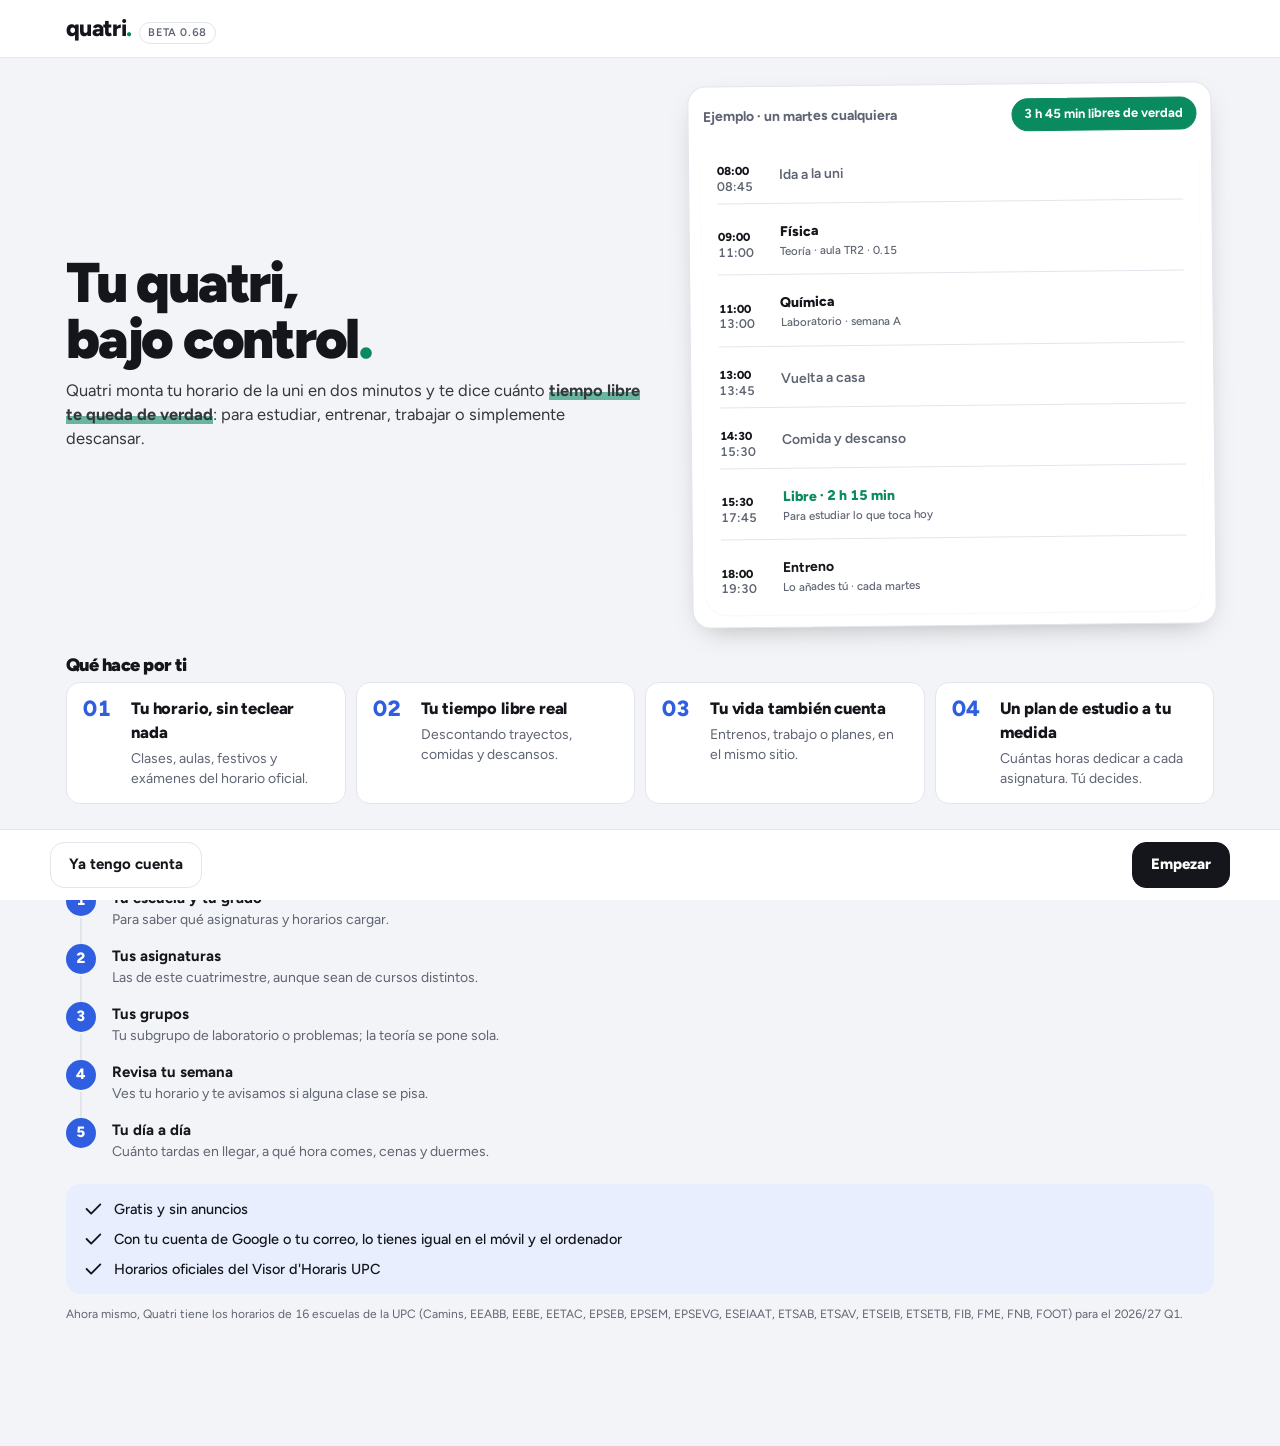
==== index.html @ 8caff4a5 "Add files via upload" ====
<!doctype html>
<html lang="es">
<head>
<meta charset="utf-8">
<meta name="viewport" content="width=device-width,initial-scale=1,viewport-fit=cover">
<title>Quatri</title>
<meta name="description" content="Tu quatri organizado: horario, tiempo libre real y plan de estudio.">
<meta name="theme-color" content="#F3F4F7" media="(prefers-color-scheme: light)">
<meta name="theme-color" content="#0E1014" media="(prefers-color-scheme: dark)">
<link rel="manifest" href="manifest.webmanifest">
<link rel="icon" href="icon.svg" type="image/svg+xml">
<link rel="apple-touch-icon" href="icon-192.png">
<meta name="apple-mobile-web-app-capable" content="yes">
<meta name="apple-mobile-web-app-status-bar-style" content="default">
<meta name="apple-mobile-web-app-title" content="Quatri">
<link rel="preconnect" href="https://fonts.googleapis.com">
<link rel="preconnect" href="https://fonts.gstatic.com" crossorigin>
<link rel="stylesheet" href="https://fonts.googleapis.com/css2?family=Figtree:wght@400;500;600;700;800;900&display=swap">
<script>
  // aplica el modo elegido (claro/oscuro/automático) antes de pintar, para que no parpadee
  try { const t = (JSON.parse(localStorage.getItem('quatri.v1')) || {}).tema;
    if (t === 'claro') document.documentElement.dataset.theme = 'light';
    else if (t === 'oscuro') document.documentElement.dataset.theme = 'dark'; } catch (e) {}
</script>
<link rel="stylesheet" href="styles.css">
</head>
<body>
<header class="top">
  <div class="top-in">
    <div class="brand"><span>quatri<span class="dot">.</span></span><span class="beta">beta 0.68</span></div>
    <div class="steps" id="steps" aria-label="Progreso"></div>
    <button class="gear" id="gear" aria-label="Ajustes" hidden><svg viewBox="0 0 24 24" width="22" height="22" fill="none" stroke="currentColor" stroke-width="1.8" stroke-linecap="round" stroke-linejoin="round" aria-hidden="true"><path d="M10.325 4.317c.426 -1.756 2.924 -1.756 3.35 0a1.724 1.724 0 0 0 2.573 1.066c1.543 -.94 3.31 .826 2.37 2.37a1.724 1.724 0 0 0 1.065 2.572c1.756 .426 1.756 2.924 0 3.35a1.724 1.724 0 0 0 -1.066 2.573c.94 1.543 -.826 3.31 -2.37 2.37a1.724 1.724 0 0 0 -2.572 1.065c-.426 1.756 -2.924 1.756 -3.35 0a1.724 1.724 0 0 0 -2.573 -1.066c-1.543 .94 -3.31 -.826 -2.37 -2.37a1.724 1.724 0 0 0 -1.065 -2.572c-1.756 -.426 -1.756 -2.924 0 -3.35a1.724 1.724 0 0 0 1.066 -2.573c-.94 -1.543 .826 -3.31 2.37 -2.37c1 .608 2.296 .07 2.572 -1.065z"/><circle cx="12" cy="12" r="3"/></svg></button>
  </div>
</header>
<main id="view" class="view" tabindex="-1"></main>
<div class="toast" id="toast" role="status" hidden></div>
<script type="module" src="app.js"></script>
</body>
</html>
---- styles.css ----
/* Quatri · "Ahora": lo que toca ahora ocupa un campo de color, y el día entero va debajo en una lista limpia.
   Fondo neutro frío, tarjetas blancas y un color fuerte por tipo de bloque (clase, academia, estudio, libre, examen).
   Modo claro en :root; oscuro con el del sistema (si no se ha elegido claro) o si se elige "oscuro" en Ajustes. */
:root{
  --bg:#F3F4F7; --surface:#FFFFFF; --surface-2:#ECEEF2; --line:#E2E5EB; --fg:#14161B; --muted:#5E6472;
  --accent:#2F5FE0; --accent-fg:#FFFFFF; --accent-soft:#E8EEFD;
  --ink:#14161B; --ink-fg:#FFFFFF;
  --hi:#0A8A5F; --hi-fg:#FFFFFF;
  --good:#0A8A5F; --good-soft:#E3F4EC; --bad:#C62E2E; --bad-soft:#FBE8E8; --warn:#9A5B00; --warn-soft:#FCF0DC;
  /* campos de color de cada tipo de bloque (texto blanco encima) */
  --k-clase:#2F5FE0; --k-acad:#6E3CE0; --k-estudio:#D2461F; --k-libre:#0A8A5F; --k-examen:#C2255C; --k-rut:#5E6472;
  --s1:#F4A766; --s2:#CDB563; --s3:#6DB592; --s4:#4CC9E6; --s5:#E8838F; --s6:#9B8CF0; --s7:#7FB0E8; --s8:#C9A27E; --s9:#8FC46A; --s10:#E3A1D3;
  --display:"Figtree",system-ui,-apple-system,"Segoe UI",sans-serif;
  --font:"Figtree",system-ui,-apple-system,"Segoe UI",sans-serif;
  /* horas y números: la misma letra de la web, con cifras del mismo ancho para que queden alineadas */
  --mono:"Figtree",system-ui,-apple-system,"Segoe UI",sans-serif;
  --r:14px;
  color-scheme:light;
}
@media (prefers-color-scheme:dark){:root:not([data-theme="light"]){
  --bg:#0E1014; --surface:#171A20; --surface-2:#1F232B; --line:#2A2F38; --fg:#F2F3F5; --muted:#9AA1AD;
  --accent:#7D9BFF; --accent-fg:#0E1014; --accent-soft:#1C2540;
  --ink:#F2F3F5; --ink-fg:#0E1014;
  --hi:#3CCB93; --hi-fg:#0E1014;
  --good:#3CCB93; --good-soft:#12271F; --bad:#FF7A70; --bad-soft:#3A1F1C; --warn:#F2A541; --warn-soft:#33260F;
  --k-rut:#3A404B;
  color-scheme:dark}}
:root[data-theme="dark"]{
  --bg:#0E1014; --surface:#171A20; --surface-2:#1F232B; --line:#2A2F38; --fg:#F2F3F5; --muted:#9AA1AD;
  --accent:#7D9BFF; --accent-fg:#0E1014; --accent-soft:#1C2540;
  --ink:#F2F3F5; --ink-fg:#0E1014;
  --hi:#3CCB93; --hi-fg:#0E1014;
  --good:#3CCB93; --good-soft:#12271F; --bad:#FF7A70; --bad-soft:#3A1F1C; --warn:#F2A541; --warn-soft:#33260F;
  --k-rut:#3A404B;
  color-scheme:dark}
::selection{background:color-mix(in srgb,var(--accent) 28%,transparent)}
input,textarea{caret-color:var(--accent)}
*{box-sizing:border-box}
[hidden]{display:none!important}
html,body{margin:0}
body{background:var(--bg);color:var(--fg);font-family:var(--font);font-size:15px;line-height:1.45;-webkit-font-smoothing:antialiased;font-variant-numeric:tabular-nums}
button,input,select{font:inherit;color:inherit}
button{cursor:pointer}
:focus-visible{outline:2px solid var(--accent);outline-offset:2px}

.top{position:sticky;top:0;z-index:5;background:var(--surface);border-bottom:1px solid var(--line);padding-top:env(safe-area-inset-top,0px)}
.top-in{max-width:960px;margin:0 auto;display:flex;align-items:center;gap:16px;padding:12px max(16px,env(safe-area-inset-right,0px)) 12px max(16px,env(safe-area-inset-left,0px))}
.brand{font-family:var(--display);font-weight:800;font-size:23px;letter-spacing:-.03em;display:flex;align-items:baseline;gap:8px}
.brand .dot{color:var(--hi)}
.beta{font-family:var(--font);font-size:11px;font-weight:600;letter-spacing:.06em;text-transform:uppercase;color:var(--muted);border:1px solid var(--line);border-radius:999px;padding:2px 8px}
.steps{margin-left:auto;display:flex;gap:5px}
.steps i{width:22px;height:5px;border-radius:3px;background:var(--line)}
.steps i.on{background:var(--accent)}

body{overflow-x:hidden}
.view{will-change:transform;touch-action:pan-y;max-width:960px;margin:0 auto;padding:20px max(16px,env(safe-area-inset-right,0px)) calc(110px + env(safe-area-inset-bottom,0px)) max(16px,env(safe-area-inset-left,0px));outline:none}
h1,h2.sec,.curso-head h2,.sheet h2{font-family:var(--display);font-weight:900;letter-spacing:-.03em}
h1{font-size:30px;line-height:1.05;margin:4px 0 6px;text-wrap:balance}
.stat b,.stepper.big output,.freebig b{font-family:var(--display);font-weight:800;letter-spacing:-.02em}
/* tarjeta estrella: horas libres, en amarillo tiza */
.stat.free{background:var(--hi);border-color:var(--hi);color:var(--hi-fg)}
.stat.free b{color:var(--hi-fg)!important;font-size:26px}
.stat.free span{color:var(--hi-fg);opacity:.8;font-weight:600}
.free-pill{background:var(--hi)!important;border-color:var(--hi)!important;color:var(--hi-fg)!important}
.lead{color:var(--muted);margin:0 0 18px;max-width:60ch}

.card{background:var(--surface);border:0;border-radius:20px;padding:16px;box-shadow:0 1px 2px rgb(20 22 27/.04)}
.stack{display:flex;flex-direction:column;gap:12px}
.row{display:flex;gap:10px;flex-wrap:wrap;align-items:center}

/* bottom action bar */
.actions{position:fixed;left:0;right:0;bottom:0;z-index:6;background:var(--surface);border-top:1px solid var(--line);
  padding:12px max(16px,env(safe-area-inset-right,0px)) calc(12px + env(safe-area-inset-bottom,0px)) max(16px,env(safe-area-inset-left,0px))}
.actions-in{max-width:960px;margin:0 auto;display:flex;gap:10px;align-items:center}
.actions .info{font-size:13px;color:var(--muted);margin-right:auto;min-width:0}
.btn{height:46px;padding:0 18px;border-radius:14px;border:1px solid var(--line);background:var(--surface);font-weight:700;white-space:nowrap;transition:background .15s,transform .1s}
.btn:hover{background:var(--surface-2)}
.btn:active{transform:scale(.98)}
.btn.primary{background:var(--ink);color:var(--ink-fg);border-color:var(--ink);font-weight:800}
.btn.primary:hover{background:color-mix(in srgb,var(--ink) 88%,var(--bg))}
.btn.primary:disabled{opacity:.45;cursor:not-allowed}
.btn.small{height:34px;padding:0 12px;font-size:13.5px;border-radius:9px}
.link{background:none;border:0;color:var(--accent);font-weight:500;padding:4px 0}

/* grado list */
.choice{display:flex;align-items:center;gap:12px;width:100%;text-align:left;padding:14px 16px;border:1px solid var(--line);border-radius:var(--r);background:var(--surface)}
.choice:hover{border-color:var(--accent)}
.choice[aria-pressed="true"]{border-color:var(--accent);box-shadow:0 0 0 1px var(--accent);background:var(--accent-soft)}
.choice .code{font-size:13px;color:var(--muted)}
.choice b{font-family:var(--display);font-weight:800;font-size:16px;letter-spacing:-.01em}
.choice b{font-weight:500;display:block}
.fixed{display:flex;gap:10px;flex-wrap:wrap;margin-bottom:16px}
.pill{display:inline-flex;align-items:center;gap:6px;padding:6px 12px;border-radius:999px;background:var(--surface);border:1px solid var(--line);font-size:13px}
.pill b{font-weight:600}

/* subjects */
.search{width:100%;height:44px;border:1px solid var(--line);border-radius:11px;background:var(--surface);padding:0 14px}
.curso{margin-top:18px}
.curso-head{display:flex;align-items:center;gap:10px;margin-bottom:8px}
.curso-head h2{font-size:17px;margin:0}
.curso-head .btn{margin-left:auto}
.subj{display:grid;grid-template-columns:24px 1fr auto;gap:10px;align-items:center;padding:11px 12px;border:1px solid var(--line);border-radius:10px;background:var(--surface);cursor:pointer}
.subj+.subj{margin-top:6px}
.subj input{width:20px;height:20px;accent-color:var(--accent);margin:0}
.subj .nm{min-width:0}
.subj .nm b{font-weight:500;display:block}
.subj .nm small{color:var(--muted);font-size:12px}
.subj .cr{font-family:var(--mono);font-size:12px;color:var(--muted)}
.subj.on{border-color:var(--accent);background:var(--accent-soft)}
details.opt{margin-top:8px}
details.opt summary{cursor:pointer;color:var(--accent);font-weight:500;font-size:14px;padding:6px 0}

/* groups */
.toggle{display:flex;background:var(--surface-2);border-radius:12px;padding:4px;gap:4px;margin-bottom:14px}
.toggle button{flex:1;border:0;background:transparent;border-radius:9px;padding:10px 8px;font-weight:500;font-size:14px;color:var(--muted)}
.toggle button[aria-pressed="true"]{background:var(--surface);color:var(--fg);box-shadow:0 1px 3px rgb(0 0 0/.12)}
.gchips{display:flex;flex-wrap:wrap;gap:8px}
.gchip{min-width:54px;height:44px;padding:0 12px;border-radius:10px;border:1px solid var(--line);background:var(--surface);font-family:var(--mono);font-weight:500}
.gchip[aria-pressed="true"]{background:var(--accent);color:var(--accent-fg);border-color:var(--accent)}
.gsubj{display:grid;grid-template-columns:10px 1fr;gap:12px;align-items:start}
.gsubj .bar{width:6px;border-radius:3px;background:var(--c);align-self:stretch}
.gsubj select{width:100%;height:44px;border:1px solid var(--line);border-radius:10px;background:var(--surface);padding:0 10px;margin-top:6px}
.gsubj .sum{font-size:12.5px;color:var(--muted);margin-top:6px;font-family:var(--mono)}
.need{color:var(--warn);font-size:13px;margin-top:4px}

/* week preview */
.legend{display:flex;flex-wrap:wrap;gap:6px 12px;margin:12px 0}
.legend span{display:inline-flex;align-items:center;gap:6px;font-size:12.5px}
.legend i{width:12px;height:12px;border-radius:3px;background:var(--cb);box-shadow:inset 0 0 0 1px var(--c)}
.week{background:var(--surface);border:1px solid var(--line);border-radius:var(--r);overflow:hidden}
.wk-scroll{overflow-x:auto}
.wk{display:grid;grid-template-columns:44px repeat(5,minmax(96px,1fr));min-width:560px}
.wk-h{padding:10px 4px;text-align:center;font-size:12px;font-weight:600;color:var(--muted);border-bottom:1px solid var(--line);border-left:1px solid var(--line)}
.wk-h:first-child{border-left:0}
.wk-hours{position:relative}
.wk-hours span{position:absolute;right:6px;transform:translateY(-50%);font-family:var(--mono);font-size:10.5px;color:var(--muted)}
.wk-col{position:relative;border-left:1px solid var(--line);background-image:repeating-linear-gradient(to bottom,var(--line) 0 1px,transparent 1px var(--hpx))}
.blk{position:absolute;border-radius:7px;padding:3px 6px;font-size:11.5px;line-height:1.2;overflow:hidden;background:var(--cb);color:#1E2530}
.blk b{display:block;font-weight:600}
.blk small{display:block;font-family:var(--mono);font-size:10px;color:#3D4654;white-space:nowrap;overflow:hidden;text-overflow:ellipsis}
.blk .ab{position:absolute;top:3px;right:4px;font-family:var(--mono);font-size:9.5px;font-weight:600;background:#FFFFFFCC;color:#1E2530;border-radius:4px;padding:0 3px}
.blk.clash{outline:2px solid var(--bad);outline-offset:-2px}
.notice{border-radius:10px;padding:12px 14px;font-size:14px}
.notice.bad{background:var(--bad-soft);color:var(--fg);border:1px solid color-mix(in srgb,var(--bad) 40%,transparent)}
.notice.good{background:var(--good-soft);border:1px solid color-mix(in srgb,var(--good) 40%,transparent)}
.notice.warn{background:var(--warn-soft);border:1px solid color-mix(in srgb,var(--warn) 40%,transparent)}
.notice ul{margin:6px 0 0;padding-left:18px}

.stats{display:grid;grid-template-columns:repeat(auto-fit,minmax(140px,1fr));gap:10px}
.stat{background:var(--surface);border:1px solid var(--line);border-radius:var(--r);padding:12px 14px}
.stat b{display:block;font-size:22px;font-weight:600}
.stat span{font-size:12.5px;color:var(--muted)}

/* rutina */
.fields{display:grid;grid-template-columns:repeat(auto-fit,minmax(min(220px,100%),1fr));gap:12px}
.card{min-width:0;overflow:hidden}
.field{display:flex;flex-direction:column;gap:5px;font-size:13.5px;color:var(--muted);font-weight:500;min-width:0}
.field input,.field select{height:44px;border:1px solid var(--line);border-radius:10px;background:var(--surface-2);padding:0 12px;color:var(--fg);font-size:16px;width:100%;max-width:100%;min-width:0;display:block}
/* iPhone: los campos de hora tienen un ancho mínimo propio que se sale de la tarjeta; se quita */
.field input[type="time"],.field input[type="date"]{-webkit-appearance:none;appearance:none;text-align:left;line-height:44px}
.field input[type="time"]::-webkit-date-and-time-value,.field input[type="date"]::-webkit-date-and-time-value{text-align:left}
.field small,.hint{font-size:12px;color:var(--muted);font-weight:400}
.check{display:flex;align-items:center;gap:10px;font-size:14.5px}
.check input{width:20px;height:20px;accent-color:var(--accent)}

/* tu día */
.dayhead{display:grid;grid-template-columns:44px 1fr 44px;align-items:center;gap:8px;margin-bottom:14px}
.dayhead .dh{text-align:center;display:flex;flex-direction:column;align-items:center}
.dsub{margin:2px 0 0;font-size:14px;color:var(--muted);font-weight:700}
.card-t{font-family:var(--display);font-size:17px;font-weight:800;letter-spacing:-.015em;margin:0;color:var(--fg)}
.demo-t{font-size:14px;color:var(--muted);font-weight:700}
.dayhead h1{font-size:24px;margin:0}
.todaybtn{margin-top:6px;height:32px;padding:0 14px;border-radius:999px;border:1px solid var(--accent);background:var(--accent-soft);color:var(--accent);font-size:13px;font-weight:600}
.icon{width:44px;height:44px;border-radius:50%;border:0;background:var(--surface);font-size:22px;line-height:1;box-shadow:0 1px 2px rgb(20 22 27/.06)}
.stat.free b{color:var(--good)}
/* Hoy: cabecera, semana, tarjeta de ahora y el día en lista */
.ico{width:22px;height:22px;fill:none;stroke:currentColor;stroke-width:2;stroke-linecap:round;stroke-linejoin:round;flex:none}
.hoyhead{display:flex;justify-content:space-between;align-items:flex-end;gap:12px}
.hoyhead>div{min-width:0}
.hoyhead h1{font-size:34px;margin:0}
.hoyhead p{margin:2px 0 0;color:var(--muted);font-weight:600;font-size:14.5px;white-space:nowrap;overflow:hidden;text-overflow:ellipsis}
.hoyhead .todaybtn{flex:none;margin:0 0 2px}
.dstrip{display:grid;grid-template-columns:repeat(7,1fr);gap:4px;margin:12px -4px 14px}
.ds{border:0;background:transparent;border-radius:14px;padding:6px 0 7px;display:flex;flex-direction:column;align-items:center;gap:1px;color:var(--muted);font-size:12px;font-weight:700}
.ds b{font-size:17px;font-weight:800;color:var(--fg)}
.ds.today b{color:var(--accent)}
.ds.on{background:var(--ink);color:var(--ink-fg)}
.ds.on b{color:var(--ink-fg)}
.nowcard{position:relative;background:var(--k);color:#fff;border-radius:26px;padding:20px 86px 0 20px;overflow:hidden;cursor:pointer;min-height:300px;display:flex;flex-direction:column;
  box-shadow:0 12px 28px -14px color-mix(in srgb,var(--k) 70%,transparent);animation:ncIn .45s cubic-bezier(.16,1,.3,1)}
@keyframes ncIn{from{transform:translateY(10px) scale(.985);opacity:.4}to{transform:none;opacity:1}}
.nowcard h2{font-size:36px;font-weight:900;letter-spacing:-.035em;line-height:1;margin:6px 0 0;text-wrap:balance;overflow-wrap:anywhere}
.nc-meta{margin:10px 0 0;font-size:15px;font-weight:600;color:rgb(255 255 255/.88)}
.nc-left{margin:auto 0 0;padding-top:16px;display:flex;align-items:baseline;gap:8px;flex-wrap:wrap}
.nc-left b{font-size:48px;font-weight:900;letter-spacing:-.035em;line-height:1}
.nc-left span{font-size:16px;font-weight:700;color:rgb(255 255 255/.88)}
.nc-bar{margin:12px 0 0;height:5px;border-radius:3px;background:rgb(255 255 255/.28)}
.nc-bar i{display:block;height:100%;background:#fff;border-radius:3px}
.nowcard>.nc-bar:last-child,.nowcard>.nc-left:last-child{margin-bottom:20px}
.nc-rail{position:absolute;right:14px;top:18px;display:flex;flex-direction:column;gap:12px}
.nc-rail button,.fd-rail button{border:0;background:none;color:#fff;display:flex;flex-direction:column;align-items:center;gap:4px;font-size:11.5px;font-weight:800;padding:0}
.nc-rail button .ico,.fd-rail button .ico{width:48px;height:48px;padding:13px;border-radius:50%;background:rgb(255 255 255/.2);transition:background .15s,transform .1s}
.nc-rail button:hover .ico,.fd-rail button:hover .ico{background:rgb(255 255 255/.32)}
.nc-rail button:active .ico,.fd-rail button:active .ico{transform:scale(.92)}
.nc-next{display:flex;align-items:center;gap:8px;margin:18px -86px 0 -20px;padding:0 20px;height:56px;border:0;background:color-mix(in srgb,var(--k) 78%,#0B0D12);color:#fff;text-align:left;font-size:15.5px}
.nc-dot{width:10px;height:10px;border-radius:50%;flex:none;box-shadow:0 0 0 2px rgb(255 255 255/.85)}
.nc-next small{font-size:13px;font-weight:700;color:rgb(255 255 255/.75)}
.nc-next b{flex:1;min-width:0;font-weight:800;white-space:nowrap;overflow:hidden;text-overflow:ellipsis}
.nc-next .ico{width:20px;height:20px}
.daysum{display:grid;grid-template-columns:1.25fr 1fr 1fr;gap:10px;margin:16px 4px 12px;font-size:13px;font-weight:700;color:var(--muted);line-height:1.2}
.daysum span{min-width:0}
.daysum b{display:block;font-size:19px;font-weight:900;color:var(--fg);letter-spacing:-.02em;white-space:nowrap}
.daysum .l b{color:var(--good)}
.hoy-main>.notice,.hoy-main>.allday{margin:0 0 10px}
.feedbtn{width:100%;display:flex;align-items:center;justify-content:center;gap:8px;margin-bottom:10px}
.timeline{list-style:none;margin:0;padding:4px 16px;display:flex;flex-direction:column;background:var(--surface);border-radius:22px;box-shadow:0 1px 2px rgb(20 22 27/.04)}
.it{display:grid;grid-template-columns:46px 12px minmax(0,1fr) auto;gap:12px;align-items:center;min-height:56px;padding:8px 0;border-bottom:1px solid var(--line);cursor:pointer}
.it:last-child{border-bottom:0}
.it .t{font-size:14.5px;font-weight:800;line-height:1.2;color:var(--fg)}
.it .t small{display:block;color:var(--muted);font-size:12.5px;font-weight:600}
.it .dot{width:12px;height:12px;border-radius:50%;background:var(--c)}
.it .n{min-width:0}
.it .n b{display:block;font-weight:700;font-size:16px;line-height:1.2}
.it .n small{display:block;color:var(--muted);font-size:13px;margin-top:2px;font-weight:500}
.it .du{font-size:13px;font-weight:700;color:var(--muted);white-space:nowrap}
.it.clase .n b,.it.examen .n b,.it.plan .n b{font-weight:800}
.it.examen .dot{box-shadow:0 0 0 3px color-mix(in srgb,var(--c) 30%,transparent)}
.it.plan .dot{background:var(--surface);box-shadow:inset 0 0 0 3px var(--c)}
.it.trayecto .dot{background:none;border:2px dashed var(--muted)}
.it.rutina .dot,.it.noche .dot{background:var(--line)}
.it.rutina .n b,.it.trayecto .n b,.it.noche .n b{font-weight:600;color:var(--muted);font-size:15px}
.it.libre .n b{color:var(--good);font-weight:800}
.it.libre .dot{background:var(--good)}
.it.mod .t{color:var(--warn)}
.it.cur{background:var(--accent-soft);margin:0 -16px;padding-left:16px;padding-right:16px;border-radius:14px;border-bottom-color:transparent}

/* el día a pantalla completa (una cosa por pantalla, como un reel) */
/* --gx: margen lateral; en ordenador el contenido se queda en una columna centrada de 680px */
.feed{position:fixed;inset:0;z-index:40;background:#000;color:#fff;--gx:max(22px,calc((100vw - 680px) / 2))}
.fd-top{position:absolute;top:0;left:0;right:0;z-index:2;display:flex;justify-content:space-between;align-items:center;padding:calc(14px + env(safe-area-inset-top,0px)) calc(var(--gx) - 6px) 0;font-size:14px;font-weight:700;pointer-events:none}
.fd-top span{background:rgb(0 0 0/.22);padding:7px 12px;border-radius:99px}
.fd-x{pointer-events:auto;width:42px;height:42px;border-radius:50%;border:0;background:rgb(0 0 0/.22);color:#fff;display:grid;place-items:center}
.fd-prog{position:absolute;left:calc(var(--gx) - 6px);right:calc(var(--gx) - 6px);top:calc(66px + env(safe-area-inset-top,0px));z-index:2;display:flex;gap:3px;pointer-events:none}
.fd-prog i{flex:1;height:4px;border-radius:2px;background:rgb(255 255 255/.35);transition:background .2s}
.fd-prog i.d{background:#fff}
.fd-scroll{height:100%;overflow-y:auto;scroll-snap-type:y mandatory;overscroll-behavior:contain;scrollbar-width:none}
.fd-scroll::-webkit-scrollbar{display:none}
/* cada pantalla: arriba la barra, en medio el dibujo (ocupa todo el hueco que queda) y abajo el texto */
.fd-item{position:relative;height:100dvh;height:100vh;height:100dvh;scroll-snap-align:start;scroll-snap-stop:always;background:var(--k);overflow:hidden;
  display:flex;flex-direction:column;padding:calc(90px + env(safe-area-inset-top,0px)) var(--gx) calc(132px + env(safe-area-inset-bottom,0px))}
.fd-ill{flex:1 1 0;min-height:0;width:calc(100% + 28px);margin:6px -14px 22px}
.fd-ill .a,.ill .a{fill:rgb(255 255 255/.94)}.fd-ill .b,.ill .b{fill:rgb(255 255 255/.6)}.fd-ill .c,.ill .c{fill:rgb(255 255 255/.28)}.fd-ill .d,.ill .d{fill:rgb(0 0 0/.22)}.fd-ill .y,.ill .y{fill:#F6C64F}
.fd-ill [class^="s"],.ill [class^="s"]{fill:none;stroke-width:7;stroke-linecap:round;stroke-linejoin:round}
.fd-ill .sa,.ill .sa{stroke:rgb(255 255 255/.94)}.fd-ill .sb,.ill .sb{stroke:rgb(255 255 255/.6)}.fd-ill .sc,.ill .sc{stroke:rgb(255 255 255/.4)}.fd-ill .sd,.ill .sd{stroke:rgb(0 0 0/.24)}.fd-ill .sy,.ill .sy{stroke:#F6C64F}.fd-ill .sk,.ill .sk{stroke:var(--k)}
.notice.cambio{display:flex;align-items:center;gap:12px;flex-wrap:wrap;justify-content:space-between;margin:0 0 14px}
.notice.cambio span{flex:1 1 220px}
.escban{display:flex;align-items:center;gap:14px;background:var(--accent);color:#fff;border-radius:20px;padding:12px 16px 12px 12px;margin:0 0 14px;--k:var(--accent)}
.escban .ill{width:120px;height:80px;flex:none}
.escban b{display:block;font-family:var(--display);font-size:22px;font-weight:900;letter-spacing:-.02em;line-height:1.05}
.escban span{font-size:14px;font-weight:600;opacity:.9}
.fd-body{flex:none;margin-right:76px}
.fd-when{margin:0;display:inline-block;background:rgb(0 0 0/.18);padding:6px 11px;border-radius:99px;font-size:13.5px;font-weight:800}
.fd-item h2{font-size:clamp(40px,12vw,64px);font-weight:900;letter-spacing:-.035em;line-height:.95;margin:14px 0 0;text-wrap:balance;overflow-wrap:anywhere}
.fd-sub{margin:12px 0 0;font-size:16px;font-weight:600;color:rgb(255 255 255/.9)}
.fd-rail{position:absolute;right:calc(var(--gx) - 6px);bottom:calc(136px + env(safe-area-inset-bottom,0px));display:flex;flex-direction:column;gap:16px}
.fd-rail button .ico{width:54px;height:54px;padding:15px;background:rgb(0 0 0/.16)}
.fd-peek{position:absolute;left:0;right:0;bottom:0;height:calc(96px + env(safe-area-inset-bottom,0px));padding:16px var(--gx) env(safe-area-inset-bottom,0px);border:0;border-radius:26px 26px 0 0;
  background:var(--k);color:#fff;text-align:left;display:grid;grid-template-columns:1fr auto;grid-template-rows:auto auto;align-content:start;column-gap:12px;
  box-shadow:0 -10px 30px rgb(0 0 0/.18)}
.fd-peek small{font-size:13px;font-weight:700;color:rgb(255 255 255/.8)}
.fd-peek b{grid-column:1;font-size:22px;font-weight:900;letter-spacing:-.02em;white-space:nowrap;overflow:hidden;text-overflow:ellipsis}
.fd-peek .ico{grid-column:2;grid-row:1/3;align-self:center;width:24px;height:24px}
.fd-end{position:absolute;left:0;right:0;bottom:calc(40px + env(safe-area-inset-bottom,0px));margin:0;text-align:center;font-size:14px;font-weight:700;color:rgb(255 255 255/.85)}
@media (prefers-reduced-motion:reduce){.nowcard{animation:none}.fd-scroll{scroll-behavior:auto}}

/* pestañas */
.tabs{display:grid;grid-template-columns:repeat(3,1fr);gap:4px;width:100%}
.tabs button{border:0;background:transparent;border-radius:12px;padding:4px 4px;display:flex;flex-direction:column;align-items:center;gap:2px;font-size:12px;font-weight:700;color:var(--muted)}
.tabs button .ico{width:23px;height:23px}
.tabs .side-only{display:none}
/* barra de abajo más fina cuando son las pestañas (no en los botones del alta) */
body.has-side #actions{padding-top:6px;padding-bottom:calc(6px + env(safe-area-inset-bottom,0px))}
/* Ajustes: engranaje arriba a la derecha */
.gear{margin-left:8px;width:40px;height:40px;border-radius:12px;border:1px solid var(--line);background:var(--surface);color:var(--muted);font-size:20px;line-height:1;display:grid;place-items:center}
body.has-side .fab{bottom:calc(68px + env(safe-area-inset-bottom,0px))}
body.has-side .toast{bottom:calc(66px + env(safe-area-inset-bottom,0px))}
body.has-side .view{padding-bottom:calc(88px + env(safe-area-inset-bottom,0px))}
.gear[aria-current="page"]{color:var(--accent);background:var(--accent-soft);border-color:transparent}
.tabs button[aria-current="page"]{color:var(--fg)}
.tabs button[aria-current="page"] .ico{stroke-width:2.4}

/* estudio */
h2.sec{font-size:18px;margin:22px 0 4px}
.stepper{display:inline-flex;align-items:center;border:1px solid var(--line);border-radius:11px;overflow:hidden;background:var(--surface);flex:none}
.stepper button{width:38px;height:38px;border:0;background:var(--surface-2);font-size:20px;line-height:1}
.stepper output{min-width:64px;text-align:center;font-family:var(--mono);font-weight:500;font-size:14px}
.stepper.big{align-self:flex-start}
.stepper.big button{width:48px;height:48px;font-size:24px}
.stepper.big output{min-width:96px;font-size:20px;font-weight:600}
.subjplan{display:flex;flex-direction:column;gap:10px}
.sp-head{display:grid;grid-template-columns:6px 1fr auto;gap:12px;align-items:center}
.sp-head .bar{width:6px;align-self:stretch;border-radius:3px;background:var(--c)}
.sp-name{min-width:0}
.sp-name b{display:block;font-weight:600;line-height:1.25}
.sp-name small{color:var(--muted);font-size:12px}
.levels{display:flex;flex-wrap:wrap;gap:6px}
.levels button{height:34px;padding:0 12px;border-radius:999px;border:1px solid var(--line);background:var(--surface);font-size:13px}
.levels button[aria-pressed="true"]{background:var(--cb);color:#1E2530;border-color:var(--c);font-weight:600}
.hint.urg{color:var(--warn)}
@media (max-width:380px){.sp-head{grid-template-columns:6px 1fr}.sp-head .stepper{grid-column:2}}

/* calendario */
.seg2{display:flex;background:var(--surface-2);border-radius:12px;padding:4px;gap:4px;margin-bottom:12px}
.seg2 button{flex:1;border:0;background:transparent;border-radius:9px;height:36px;font-weight:500;font-size:14px;color:var(--muted)}
.seg2 button[aria-pressed="true"]{background:var(--surface);color:var(--fg);box-shadow:0 1px 3px rgb(0 0 0/.12)}
.calbar{display:flex;align-items:center;justify-content:space-between;gap:10px;flex-wrap:wrap;margin-bottom:10px}
.free-pill{background:var(--good-soft);border-color:color-mix(in srgb,var(--good) 45%,transparent);color:var(--good)}
.check.small{font-size:13.5px}
.check.small input{width:18px;height:18px}
.cweek{background:var(--surface);border:1px solid var(--line);border-radius:var(--r);overflow:hidden;position:relative}
.cgrid{display:grid;grid-template-columns:30px repeat(7,minmax(0,1fr))}
.chead-row{border-bottom:1px solid var(--line);position:sticky;top:0}
.chead{display:flex;flex-direction:column;align-items:center;padding:6px 1px 5px;cursor:pointer;min-width:0}
.chead span{font-size:10.5px;color:var(--muted);font-weight:600;text-transform:uppercase;letter-spacing:.04em}
.chead b{font-size:16px;font-weight:600;line-height:1.3;min-width:26px;text-align:center;border-radius:8px}
.chead small{font-family:var(--mono);font-size:9.5px;color:var(--good);white-space:nowrap}
.chead.is-today b{background:var(--accent);color:var(--accent-fg)}
.cbody{position:relative}
.chours{position:relative}
.chours span{position:absolute;right:4px;transform:translateY(-50%);font-family:var(--mono);font-size:10px;color:var(--muted)}
.ccol{position:relative;border-left:1px solid var(--line);cursor:pointer;min-width:0;
  background-image:repeating-linear-gradient(to bottom,color-mix(in srgb,var(--line) 70%,transparent) 0 1px,transparent 1px var(--hpx))}
.ccol.we{background-color:color-mix(in srgb,var(--surface-2) 55%,transparent)}
.ccol.nolect{background-color:color-mix(in srgb,var(--warn-soft) 60%,transparent)}
.ccol.is-today{background-color:color-mix(in srgb,var(--accent-soft) 45%,transparent)}
.cblk{position:absolute;left:2px;right:2px;border-radius:5px;overflow:hidden;font-size:10.5px;line-height:1.15;padding:2px 3px}
.cblk.clase,.cblk.examen{background:var(--cb);color:#1E2530;z-index:2}
.cblk.examen{box-shadow:inset 0 0 0 2px var(--c)}
.cblk b{display:block;font-weight:700;font-size:10.5px}
.cblk small{display:block;font-size:9px;color:#3D4654}
.cblk.libre{background:color-mix(in srgb,var(--good-soft) 85%,transparent);border:1px dashed color-mix(in srgb,var(--good) 55%,transparent);color:var(--good);padding:1px 2px;z-index:1}
.cblk.libre b{font-size:9.5px;font-weight:700}
.cblk.libre small{font-family:var(--mono);font-size:9px;color:var(--good)}
.cblk.rut{background:var(--surface-2);z-index:1;padding:1px 2px;color:var(--muted)}
.cblk.rut b{font-size:9px;font-weight:600;white-space:nowrap;overflow:hidden;line-height:1.1;letter-spacing:-.01em}
@media (min-width:600px){.cblk.libre b,.cblk.rut b{font-size:10.5px}.cblk.libre small{font-size:10px}}
.mtag{font-size:9px;font-weight:600;color:var(--warn);background:var(--surface);border-radius:4px;padding:0 3px;align-self:flex-start;white-space:nowrap;overflow:hidden;max-width:100%}
.cblk.rut.trayecto{background:var(--surface);box-shadow:inset 0 0 0 1px var(--line);outline:1px dashed color-mix(in srgb,var(--muted) 55%,transparent);outline-offset:-1px}
.cblk.rut.noche{background:color-mix(in srgb,var(--surface-2) 60%,var(--bg))}
.cnow{position:absolute;height:2px;background:var(--bad);z-index:3;pointer-events:none}
.it{position:relative}
/* exámenes propios y cuánto prepararte */
.seg2.four button{height:auto;min-height:40px;padding:5px 2px;font-size:12.5px;line-height:1.15;display:flex;flex-direction:column;align-items:center;justify-content:center}
.seg2.four button small{font-size:10.5px;color:var(--muted);font-weight:400;margin-top:1px}
.exrow{display:flex;align-items:center;gap:12px;width:100%;text-align:left;padding:10px 12px;border-radius:12px;border:1px solid var(--line);
  background:var(--surface);color:var(--fg)}
.exrow .md{font-family:var(--mono);font-size:12.5px;min-width:62px;color:var(--muted)}
.exrow span:nth-child(2){flex:1;min-width:0}
.exrow b{display:block;font-weight:700}
.exrow small{display:block;color:var(--muted);font-size:12.5px}
.exrow:not([data-exid]){cursor:default}
.exrow.past{opacity:.5}
.finalmodo{margin-top:8px}
.xtemas{display:flex;flex-direction:column;gap:6px;max-height:220px;overflow:auto;padding:8px 10px;border:1px solid var(--line);border-radius:10px}
.xtemas .check{font-size:14px}
/* ---------- ordenador y pantallas grandes ---------- */
.side-brand,.desk-only{display:none}
.est-grid{display:flex;flex-direction:column;gap:12px;margin-top:12px}
.next-ex{flex-direction:column;gap:10px;margin-top:12px}
.nx{display:flex;align-items:center;gap:10px;font-size:13.5px}
.nx i{width:12px;height:12px;border-radius:50%;background:var(--c);flex:none}
.nx span:nth-of-type(1){flex:1;min-width:0}
.nx b{display:block;font-weight:700}
.nx small{display:block;color:var(--muted);font-size:12px;white-space:nowrap;overflow:hidden;text-overflow:ellipsis}
.nx-d{font-family:var(--mono);font-size:12.5px;text-align:right;white-space:nowrap}
@media (min-width:1024px){
  .desk-only{display:flex}
  /* menú lateral en vez de la barra de abajo */
  body.has-side{padding-left:232px}
  body.has-side .top{display:none}
  body.has-side #actions{top:0;bottom:0;left:0;right:auto;width:232px;border-top:0;border-right:1px solid var(--line);padding:22px 14px}
  body.has-side .actions-in{max-width:none;height:100%;align-items:stretch}
  body.has-side .tabs{display:flex;flex-direction:column;gap:4px}
  body.has-side .side-brand{display:flex;align-items:baseline;gap:8px;padding:0 10px 22px;font-family:var(--display);font-weight:800;font-size:26px;letter-spacing:-.03em;color:var(--fg)}
  body.has-side .side-brand .dot{color:var(--hi)}
  body.has-side .tabs button{flex-direction:row;justify-content:flex-start;gap:12px;padding:11px 12px;font-size:15px}
  body.has-side .tabs button[aria-current="page"]{background:var(--surface-2)}
  body.has-side .tabs .side-only{display:flex;margin-top:auto}
  body.has-side #actions{padding:22px 14px}
  body.has-side .view{max-width:1240px;padding:32px 40px 64px}
  body.has-side .fab{bottom:32px;right:36px}
  body.has-side .toast{bottom:32px;left:calc(50% + 116px)}
  /* Hoy: el día a la izquierda, las cifras y los exámenes en una columna a la derecha */
  .hoy-grid{display:grid;grid-template-columns:minmax(0,1fr) 340px;gap:28px;align-items:start;margin-top:8px}
  .hoy-side{order:2;position:sticky;top:24px;display:flex;flex-direction:column}
  .hoy-side .stats{grid-template-columns:1fr 1fr}
  .hoy-side .stat.free{grid-column:1/-1}
  .hoy-main .timeline{margin-top:0}
  /* Estudio: asignaturas en dos columnas */
  .est-grid{display:grid;grid-template-columns:repeat(2,minmax(0,1fr));align-items:start}
  #adv{display:grid;grid-template-columns:repeat(2,minmax(0,1fr));gap:12px;align-items:start}
  #adv[hidden]{display:none}
  #adv>section:last-child{grid-column:1/-1}
  /* bienvenida: titular y ejemplo lado a lado */
  .welcome-top{display:grid;grid-template-columns:1.1fr 1fr;gap:48px;align-items:center;margin-bottom:12px}
  .view:has(.welcome-top){max-width:1180px}
  .top-in,.actions-in{max-width:1180px}
  .view{max-width:1180px}
  .feats{grid-template-columns:repeat(2,minmax(0,1fr))}
}
@media (min-width:1400px){ .est-grid{grid-template-columns:repeat(3,minmax(0,1fr))} }

/* entrar / cuenta */
.gbtn{display:flex;align-items:center;justify-content:center;gap:10px;width:100%;font-weight:600;background:var(--surface);border:1px solid var(--line)}
.gbtn .g{display:grid;place-items:center;width:22px;height:22px;border-radius:50%;background:#fff;color:#4285F4;font-weight:800;font-family:Arial,sans-serif;box-shadow:0 0 0 1px #DADCE0}
.or{display:flex;align-items:center;gap:10px;color:var(--muted);font-size:13px}
.or::before,.or::after{content:"";flex:1;height:1px;background:var(--line)}
.cuenta .row{gap:8px}

/* estudio simplificado */
.est-sum{display:flex;flex-direction:column;gap:6px}
.est-big{display:flex;align-items:baseline;gap:8px}
.est-big b{font-family:var(--display);font-weight:800;font-size:34px;letter-spacing:-.03em}
.est-big span{color:var(--muted);font-weight:600}
.sp-h{font-family:var(--mono);font-size:15px;white-space:nowrap;align-self:center}
.adj-btn{width:100%;margin-top:14px}
#adv{margin-top:10px}
.adj-row{display:flex;align-items:center;gap:10px;padding-top:8px}
.adj-row .dot-c{width:10px;height:10px;border-radius:3px;background:var(--c);flex:none}
.adj-n{flex:1;min-width:0;font-weight:700}
.adj-n small{display:block;font-weight:400;color:var(--muted);font-size:12px;white-space:nowrap;overflow:hidden;text-overflow:ellipsis}
.adj-sub{font-size:12.5px;color:var(--muted);padding:2px 0 6px 20px;border-bottom:1px solid var(--line)}
.btn.small{height:34px;padding:0 12px;font-size:13.5px}
/* estudio por días */
.est-top{display:flex;flex-direction:column;gap:8px;margin:4px 0 6px}
.est-prog{display:flex;align-items:center;gap:10px}
.est-prog .pbar{flex:1;margin:0}
.est-prog span{color:var(--muted);font-weight:600;font-size:14px;white-space:nowrap}
.elist{display:flex;flex-direction:column;gap:8px}
.eday{font-weight:700;font-size:15px;color:var(--muted);margin:14px 0 2px}
.eday.hoy{color:var(--fg)}
.erow{display:flex;align-items:center;gap:10px}
.eck{width:30px;height:30px;border-radius:50%;border:2px solid var(--line);background:transparent;flex:none;display:grid;place-items:center;font-weight:800;font-size:15px;color:var(--fg)}
.eck:hover{border-color:var(--c)}
.eck.on{background:var(--c);border-color:var(--c);color:#fff}
.emain,.asrow{flex:1;min-width:0;display:flex;align-items:center;gap:10px;padding:13px 14px;border-radius:14px;border:1px solid var(--line);background:var(--surface);color:var(--fg);text-align:left;font-size:16px}
.emain b,.asn b{flex:1;min-width:0;font-weight:600;white-space:nowrap;overflow:hidden;text-overflow:ellipsis}
.emain .dot,.asrow .dot{width:12px;height:12px;border-radius:50%;background:var(--c);flex:none}
.eh{font-family:var(--mono);font-size:14px;color:var(--muted);white-space:nowrap}
.emain .asn small{font-family:var(--mono);font-size:13px}
.erow.ok .emain b{color:var(--muted);text-decoration:line-through;text-decoration-thickness:1px}
.erow.past .emain{opacity:.5}
.asn{flex:1;min-width:0;display:flex;flex-direction:column}
.asn small{color:var(--muted);font-size:13px}
.asrow.off{opacity:.55}
.est-cambiar{width:100%;margin-top:16px}
[data-niv]{display:flex;flex-direction:column;align-items:center;gap:2px;padding-top:8px;padding-bottom:8px;height:auto}
[data-niv] small{display:block;font-size:12.5px;font-weight:500;color:var(--muted)}
/* temario */
.tplan{margin-top:10px;padding-top:10px;border-top:1px solid var(--line)}
.tplan ul{list-style:none;margin:6px 0 0;padding:0;display:flex;flex-direction:column;gap:6px}
.tplan li{display:flex;justify-content:space-between;align-items:flex-start;gap:10px;font-size:14px}
.tplan li span{min-width:0}
.tplan li small{display:block;font-size:11.5px;color:var(--muted)}
.tplan li b{font-family:var(--mono);font-size:13px;white-space:nowrap;padding-top:1px}
.tplan .hint{display:block;margin-top:8px}
.hint.ok{color:var(--good)}
.temlink{display:flex;justify-content:space-between;align-items:center;width:100%;margin-top:10px;padding:10px 12px;border-radius:10px;
  border:1px solid var(--line);background:var(--surface-2);font-size:14px;font-weight:600;color:var(--fg);text-align:left}
.link.back{margin:0 0 6px;padding:6px 0;font-weight:600;color:var(--accent)}
.tem-head{display:flex;gap:12px;align-items:stretch;margin-bottom:10px}
.tem-head .bar{width:6px;border-radius:3px;background:var(--c)}
.tem-head h1{margin:2px 0 0}
.tem-prog{background:var(--surface);border:1px solid var(--line);border-radius:var(--r);padding:12px 14px;font-size:14px;margin-bottom:10px}
.pbar{height:8px;border-radius:4px;background:var(--surface-2);margin-top:8px;overflow:hidden}
.pbar i{display:block;height:100%;background:var(--hi);border-radius:4px}
.tema{padding:0;display:flex;flex-direction:column}
.tema-main{display:flex;flex-direction:column;gap:3px;text-align:left;padding:12px 14px 8px;background:none;border:0;width:100%;color:var(--fg)}
.tema-main b{font-weight:700;font-size:15px}
.tema-main small{color:var(--muted);font-size:12.5px;line-height:1.35}
.tema-tags{display:flex;gap:6px;flex-wrap:wrap;margin-top:4px}
.tema-tags span{font-size:11.5px;font-family:var(--mono);background:var(--surface-2);border-radius:6px;padding:2px 7px;color:var(--muted)}
.tema-tags .ex{font-family:var(--font);font-weight:600;color:var(--accent);background:var(--accent-soft)}
.tema-st{display:grid;grid-template-columns:repeat(4,1fr);gap:4px;padding:0 10px 10px}
.tema-st button{height:32px;border-radius:8px;border:1px solid var(--line);background:var(--surface);font-size:12px;color:var(--muted);padding:0 2px}
.tema-st button[aria-pressed="true"]{font-weight:700;color:var(--fg);border-color:var(--fg)}
.tema-st button[data-st="ok"][aria-pressed="true"]{background:var(--good-soft);border-color:var(--good);color:var(--good)}
.tema-st button[data-st="viendo"][aria-pressed="true"]{background:var(--accent-soft);border-color:var(--accent);color:var(--accent)}
.tema-st button[data-st="repasar"][aria-pressed="true"]{background:var(--warn-soft);border-color:var(--warn);color:var(--warn)}
.tem-foot{display:flex;flex-direction:column;align-items:stretch;gap:8px;margin-top:22px;padding-top:14px;border-top:1px solid var(--line);text-align:center}
.tema-tags .out{font-family:var(--font);font-weight:600;color:var(--muted);background:transparent;border:1px dashed var(--line)}
.tema.fuera{opacity:.55}
.tema.st-ok{}
.tema.st-repasar{}
.tema.st-viendo{}
.sheet textarea{width:100%;border:1px solid var(--line);border-radius:10px;padding:10px 12px;font:inherit;background:var(--surface);color:var(--fg);resize:vertical}
ul.plain{margin:0;padding-left:18px;font-size:14px;display:flex;flex-direction:column;gap:4px}
.notice.exrut{width:100%;text-align:left;background:var(--hi);color:var(--hi-fg);border:0;font-weight:600}
.notice.exrut span{opacity:.75}
/* estudio: misma asignatura que la clase, pero en contorno (la clase va rellena) */
.cblk.estudio{background:var(--surface);box-shadow:inset 0 0 0 3.5px var(--c);padding:3px 5px;color:var(--fg);z-index:2}
.cblk.estudio small{color:var(--muted)}
.seg2.three button{font-size:12.5px;line-height:1.15;padding:0 4px;height:42px}
.rrow{border:1px solid var(--line);border-radius:12px;padding:12px;display:flex;flex-direction:column;gap:10px}
.rrow.focus{border-color:var(--accent);box-shadow:0 0 0 1px var(--accent)}
.rrow .rname{font-weight:700}
.nowline{position:absolute;left:52px;right:0;height:2px;margin-top:-1px;
  /* sólida al principio y muy suave después, para que se lea el texto que hay debajo */
  background:linear-gradient(90deg,var(--bad) 0 16px,color-mix(in srgb,var(--bad) 28%,transparent) 40px);z-index:2;pointer-events:none}
.nowline::before{content:"";position:absolute;left:-4px;top:-3px;width:8px;height:8px;border-radius:50%;background:var(--bad)}
.nowrow{position:relative;height:2px;margin:2px 0}
.nowrow .nowline{top:0}
.cnow::before{content:"";position:absolute;left:-3px;top:-3px;width:8px;height:8px;border-radius:50%;background:var(--bad)}
@media (min-width:600px){.cgrid{grid-template-columns:44px repeat(7,minmax(0,1fr))}.cblk{font-size:11.5px;padding:3px 5px}.cblk b{font-size:12px}.cblk small{font-size:10px}.chours span{font-size:11px}}

.cmonth{display:grid;grid-template-columns:repeat(7,minmax(0,1fr));background:var(--surface);border:1px solid var(--line);border-radius:var(--r);overflow:hidden}
.mdow{padding:7px 2px;text-align:center;font-size:11px;font-weight:600;color:var(--muted);text-transform:uppercase;letter-spacing:.04em;border-bottom:1px solid var(--line)}
.mcell{min-height:64px;border:0;border-top:1px solid var(--line);border-left:1px solid var(--line);background:var(--surface);padding:4px 3px;display:flex;flex-direction:column;align-items:stretch;gap:3px;text-align:left;min-width:0;color:var(--fg)}
.mcell:nth-child(7n+8){border-left:0}
.mcell.we{background:color-mix(in srgb,var(--surface-2) 55%,var(--surface))}
.mcell.nolect{background:repeating-linear-gradient(135deg,var(--warn-soft) 0 5px,var(--surface) 5px 10px)}
.mcell.out{opacity:.4}
.mnum{display:flex;align-items:center;justify-content:space-between;font-size:13px;font-weight:600;padding:0 2px}
.mcell.is-today .mnum{color:var(--accent)}
.mcell.is-today{box-shadow:inset 0 0 0 2px var(--accent)}
.wkab{font-style:normal;font-family:var(--mono);font-size:9px;font-weight:600;color:var(--muted);border:1px solid var(--line);border-radius:4px;padding:0 3px}
.mex{display:block;font-size:10px;font-weight:700;border-radius:4px;padding:1px 3px;background:var(--cb);color:#1E2530;box-shadow:inset 0 0 0 1.5px var(--c);white-space:nowrap;overflow:hidden;text-overflow:ellipsis}
.icon{display:inline-grid;place-items:center;color:var(--fg)}
.icon .ico{width:20px;height:20px}
.icon:disabled{opacity:.35}
.link .ico,.notice .ico{width:18px;height:18px;vertical-align:-4px}
.exrow .ico,.asrow .ico,.choice .ico{width:18px;height:18px;color:var(--muted)}
.feats .ico,.num.ic .ico{width:20px;height:20px}
.eck .ico{width:16px;height:16px;stroke-width:3}
.btn .ico{width:18px;height:18px;vertical-align:-4px}
.mdots{display:flex;flex-wrap:wrap;gap:3px;padding:0 2px;margin-top:auto}
.mdots i{width:7px;height:7px;border-radius:50%;background:var(--c)}
@media (min-width:600px){.mcell{min-height:92px;padding:6px}.mdots i{width:9px;height:9px}}
.lg-nolect{background:repeating-linear-gradient(135deg,var(--warn-soft) 0 3px,var(--surface) 3px 6px)!important;box-shadow:inset 0 0 0 1px var(--line)!important}
.mlist{list-style:none;margin:0;padding:0;display:flex;flex-direction:column;gap:6px}
.mlist li{display:grid;grid-template-columns:62px 1fr;gap:10px;align-items:baseline;padding:8px 10px;border-radius:9px;background:var(--surface-2);cursor:pointer;font-size:14px}
.mlist li .md{font-family:var(--mono);font-size:12.5px;color:var(--muted)}
.mlist li small{color:var(--muted);font-family:var(--mono);font-size:12px}
.mlist li.examen{background:var(--cb);color:#1E2530;font-weight:600}
.mlist li.examen .md,.mlist li.examen small{color:#3D4654}
.mlist li.festivo{}
.mlist li.hito{}

/* eventos propios */
.it.libre{cursor:pointer}
.allday{margin-top:10px;border-radius:10px;padding:10px 12px;background:var(--ev);color:#fff;cursor:pointer}
.allday b{display:block}.allday small{color:#FFFFFFD0;font-size:12.5px}
.cblk.evento{background:var(--ev);color:#fff;z-index:2;}
.cblk.evento small{color:#FFFFFFD8}
.cblk.libre{cursor:pointer}
.mev{display:block;font-size:9.5px;font-weight:600;border-radius:4px;padding:1px 3px;background:var(--ev);color:#fff;white-space:nowrap;overflow:hidden;text-overflow:ellipsis}
.fab{position:fixed;right:max(18px,env(safe-area-inset-right,0px));bottom:calc(86px + env(safe-area-inset-bottom,0px));width:56px;height:56px;border-radius:18px;border:0;background:var(--ink);color:var(--ink-fg);line-height:1;z-index:7;box-shadow:0 8px 20px rgb(20 22 27/.25);display:grid;place-items:center}
.fab .ico{width:26px;height:26px}
.ov{position:fixed;inset:0;z-index:30;background:rgb(8 12 20/.5);display:grid;place-items:end center;padding-top:env(safe-area-inset-top,0px);overflow:hidden;overscroll-behavior:contain}
/* el formulario solo se desplaza arriba/abajo: nada puede ser más ancho que la pantalla */
.sheet *{min-width:0;max-width:100%}
.sheet .fields{grid-template-columns:1fr 1fr}
.sheet .fields .wide{grid-column:1/-1}
.sheet{width:min(560px,100%);max-height:calc(100dvh - 24px);overflow-x:hidden;overflow-y:auto;touch-action:pan-y;overscroll-behavior:contain;-webkit-overflow-scrolling:touch;background:var(--surface);border-radius:18px 18px 0 0;border:1px solid var(--line);padding:18px max(16px,env(safe-area-inset-right,0px)) calc(18px + env(safe-area-inset-bottom,0px)) max(16px,env(safe-area-inset-left,0px));display:flex;flex-direction:column;gap:12px}
@media (min-width:700px){.ov{place-items:center}.sheet{border-radius:16px}}
.sheet header{display:flex;align-items:center;justify-content:space-between}
.sheet h2{margin:0;font-size:19px}
.sheet footer{display:flex;gap:8px;align-items:center;flex-wrap:wrap}
.sheet footer .sp{flex:1}
.btn.danger{color:var(--bad);border-color:color-mix(in srgb,var(--bad) 45%,var(--line))}
.evtypes{display:flex;flex-wrap:wrap;gap:6px}
.evtypes button{height:36px;padding:0 12px;border-radius:999px;border:1px solid var(--line);background:var(--surface);font-size:13.5px;display:inline-flex;align-items:center;gap:6px}
.evtypes button::before{content:"";width:10px;height:10px;border-radius:3px;background:var(--ev)}
.evtypes button[aria-pressed="true"]{background:var(--ev);color:#fff;border-color:var(--ev);font-weight:600}
.evtypes button[aria-pressed="true"]::before{background:#fff}
.evdays{display:flex;gap:5px;flex-wrap:wrap}
.evdays button{width:44px;height:38px;border-radius:9px;border:1px solid var(--line);background:var(--surface);font-size:13px}
.evdays button[aria-pressed="true"]{background:var(--accent);color:var(--accent-fg);border-color:var(--accent)}
.err{margin:0;color:var(--bad);font-size:13.5px}
.confirm{background:var(--surface-2);border-radius:10px;padding:12px;display:flex;flex-direction:column;gap:10px;font-size:14px}

.toast{cursor:pointer;padding-right:34px!important;}
.toast-undo{margin-left:10px;background:none;border:0;padding:2px 4px;color:var(--accent);font:inherit;font-weight:700;cursor:pointer;text-decoration:underline;text-underline-offset:3px}
.toast{position:fixed;left:50%;bottom:calc(84px + env(safe-area-inset-bottom,0px));transform:translateX(-50%);background:var(--fg);color:var(--bg);padding:10px 16px;border-radius:10px;font-size:14px;z-index:20;max-width:calc(100% - 32px)}
@media (min-width:720px){h1{font-size:30px}}

/* bienvenida y "todo listo" */
.hero{padding:10px 0 4px}
.hero-t{font-size:40px;line-height:1;letter-spacing:-.04em;margin:10px 0 12px}
.hero-t .dot{color:var(--hi)}
.hero .lead{font-size:16.5px;color:var(--fg);opacity:.85}
.hero .lead b{background:linear-gradient(transparent 58%,color-mix(in srgb,var(--hi) 70%,transparent) 58%);font-weight:700}
@media (min-width:720px){.hero-t{font-size:56px}}
.demo{background:var(--surface);border:1px solid var(--line);border-radius:18px;padding:14px 12px 12px;margin:6px 0 4px;
  box-shadow:0 10px 30px -14px rgb(0 0 0/.35);transform:rotate(-.6deg)}
.demo-head{display:flex;justify-content:space-between;align-items:center;gap:8px;flex-wrap:wrap;padding:0 2px}
.demo-head .pill{font-weight:700;font-size:13px}
.demo .timeline{margin-top:10px;gap:5px}
.demo .it{grid-template-columns:44px 1fr;gap:8px}
.demo .it .t{font-size:11.5px;padding-top:8px}
.demo .it .n{padding:7px 10px}
.demo .it .n b{font-size:14px}
.demo .it .n small{font-size:11.5px}
.feats{display:grid;gap:10px;grid-template-columns:repeat(auto-fit,minmax(260px,1fr))}
.feat{display:flex;gap:14px;align-items:flex-start;background:var(--surface);border:1px solid var(--line);border-radius:var(--r);padding:14px 16px}
.feat b{font-family:var(--display);font-weight:800;font-size:16.5px;letter-spacing:-.01em;display:block}
.feat p{margin:4px 0 0;color:var(--muted);font-size:14px;line-height:1.45}
.feat .num{font-family:var(--display);font-weight:800;font-size:22px;color:var(--accent);min-width:34px;line-height:1.1}
.feat .num.ic{display:grid;place-items:center;width:36px;height:36px;min-width:36px;border-radius:10px;background:var(--accent-soft);font-size:18px}
.feat.hi{background:var(--hi);border-color:var(--hi)}
.feat.hi b,.feat.hi p{color:var(--hi-fg)}
.feat.hi .num.ic{background:var(--hi-fg);color:var(--hi);font-size:22px}
.howto{list-style:none;counter-reset:st;margin:0;padding:0;display:flex;flex-direction:column}
.howto li{counter-increment:st;position:relative;padding:0 0 16px 46px}
.howto li::before{content:counter(st);position:absolute;left:0;top:-2px;width:30px;height:30px;border-radius:50%;
  display:grid;place-items:center;background:var(--accent);color:var(--accent-fg);font-family:var(--display);font-weight:800;font-size:15px}
.howto li:not(:last-child)::after{content:"";position:absolute;left:14px;top:30px;bottom:2px;width:2px;background:var(--line)}
.howto b{display:block;font-weight:700}
.howto span{display:block;color:var(--muted);font-size:14px}
.trust{display:flex;flex-direction:column;gap:8px;background:var(--accent-soft);border-radius:var(--r);padding:14px 16px;margin-top:6px}
.trust span{display:flex;gap:10px;align-items:center;font-size:14.5px;font-weight:500}
.trust i{font-style:normal;display:grid;place-items:center;width:22px;height:22px;min-width:22px;border-radius:50%;background:var(--accent);color:var(--accent-fg);font-size:12px;font-weight:700}
.stat[style*="--c"]{}
.stat.wide{grid-column:1/-1}
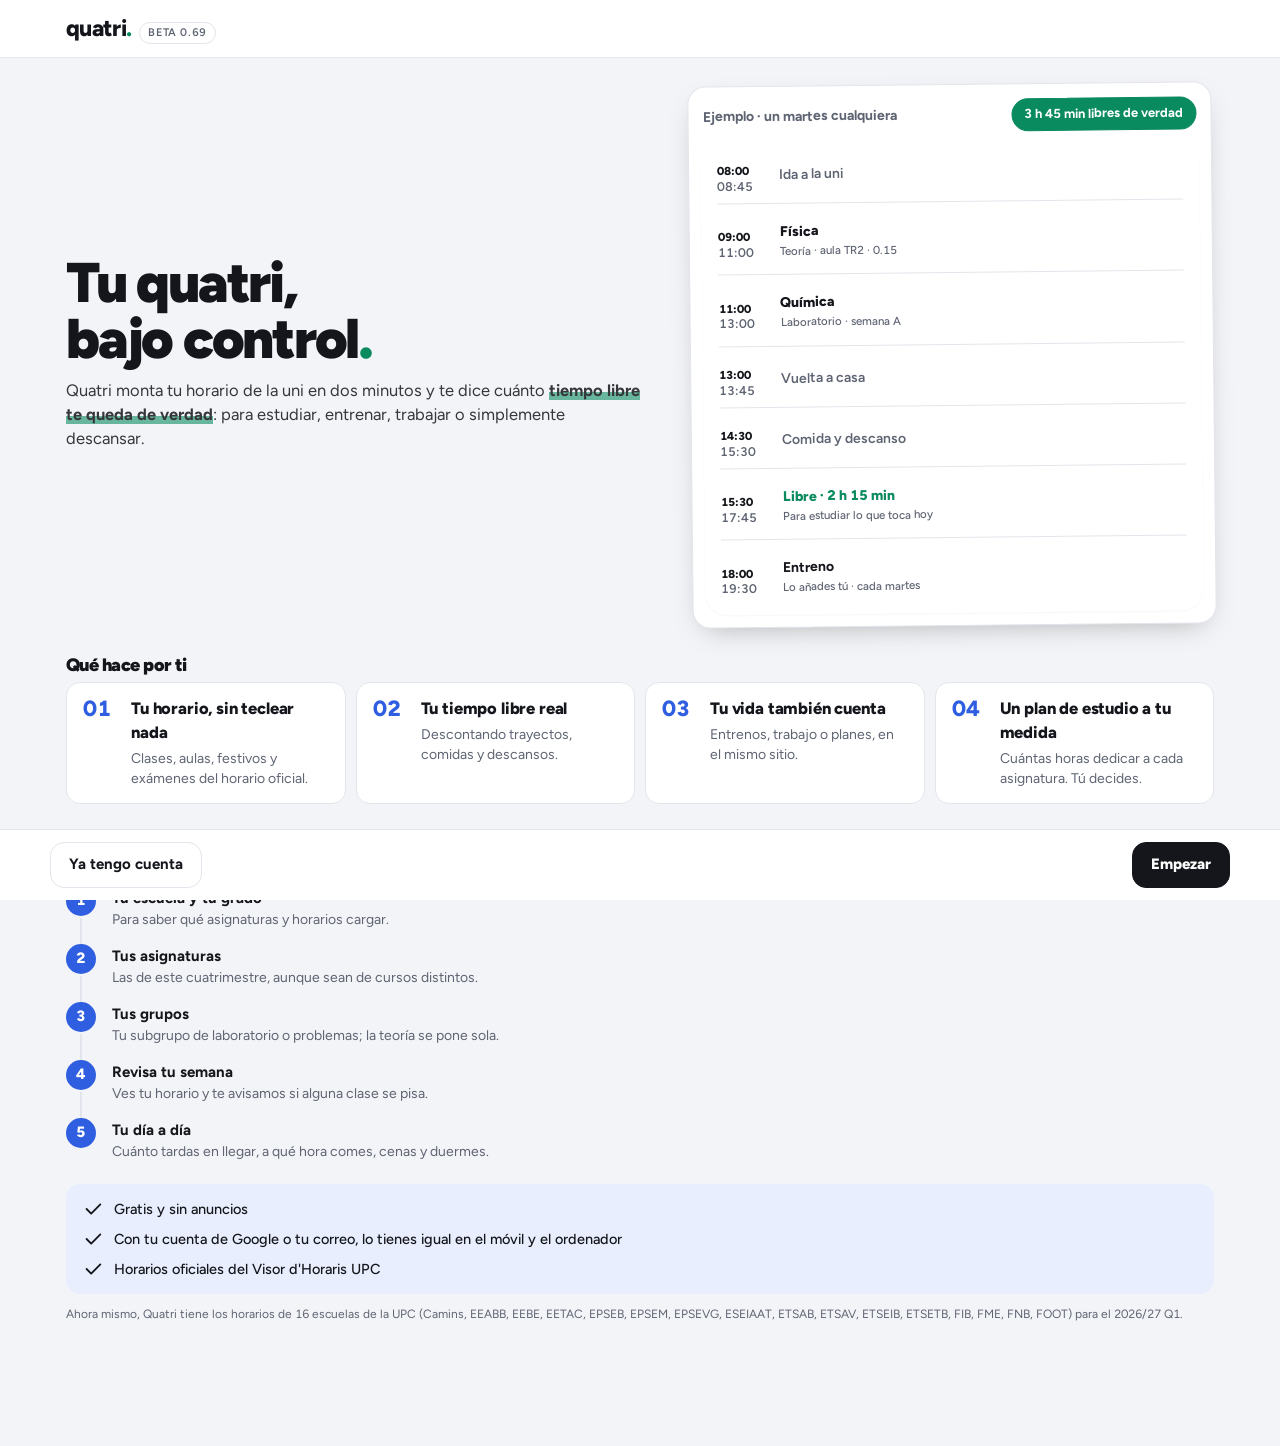
==== commit dba71bf0: "Add files via upload" ====
--- a/index.html
+++ b/index.html
@@ -27,7 +27,7 @@
 <body>
 <header class="top">
   <div class="top-in">
-    <div class="brand"><span>quatri<span class="dot">.</span></span><span class="beta">beta 0.68</span></div>
+    <div class="brand"><span>quatri<span class="dot">.</span></span><span class="beta">beta 0.69</span></div>
     <div class="steps" id="steps" aria-label="Progreso"></div>
     <button class="gear" id="gear" aria-label="Ajustes" hidden><svg viewBox="0 0 24 24" width="22" height="22" fill="none" stroke="currentColor" stroke-width="1.8" stroke-linecap="round" stroke-linejoin="round" aria-hidden="true"><path d="M10.325 4.317c.426 -1.756 2.924 -1.756 3.35 0a1.724 1.724 0 0 0 2.573 1.066c1.543 -.94 3.31 .826 2.37 2.37a1.724 1.724 0 0 0 1.065 2.572c1.756 .426 1.756 2.924 0 3.35a1.724 1.724 0 0 0 -1.066 2.573c.94 1.543 -.826 3.31 -2.37 2.37a1.724 1.724 0 0 0 -2.572 1.065c-.426 1.756 -2.924 1.756 -3.35 0a1.724 1.724 0 0 0 -2.573 -1.066c-1.543 .94 -3.31 -.826 -2.37 -2.37a1.724 1.724 0 0 0 -1.065 -2.572c-1.756 -.426 -1.756 -2.924 0 -3.35a1.724 1.724 0 0 0 1.066 -2.573c-.94 -1.543 .826 -3.31 2.37 -2.37c1 .608 2.296 .07 2.572 -1.065z"/><circle cx="12" cy="12" r="3"/></svg></button>
   </div>
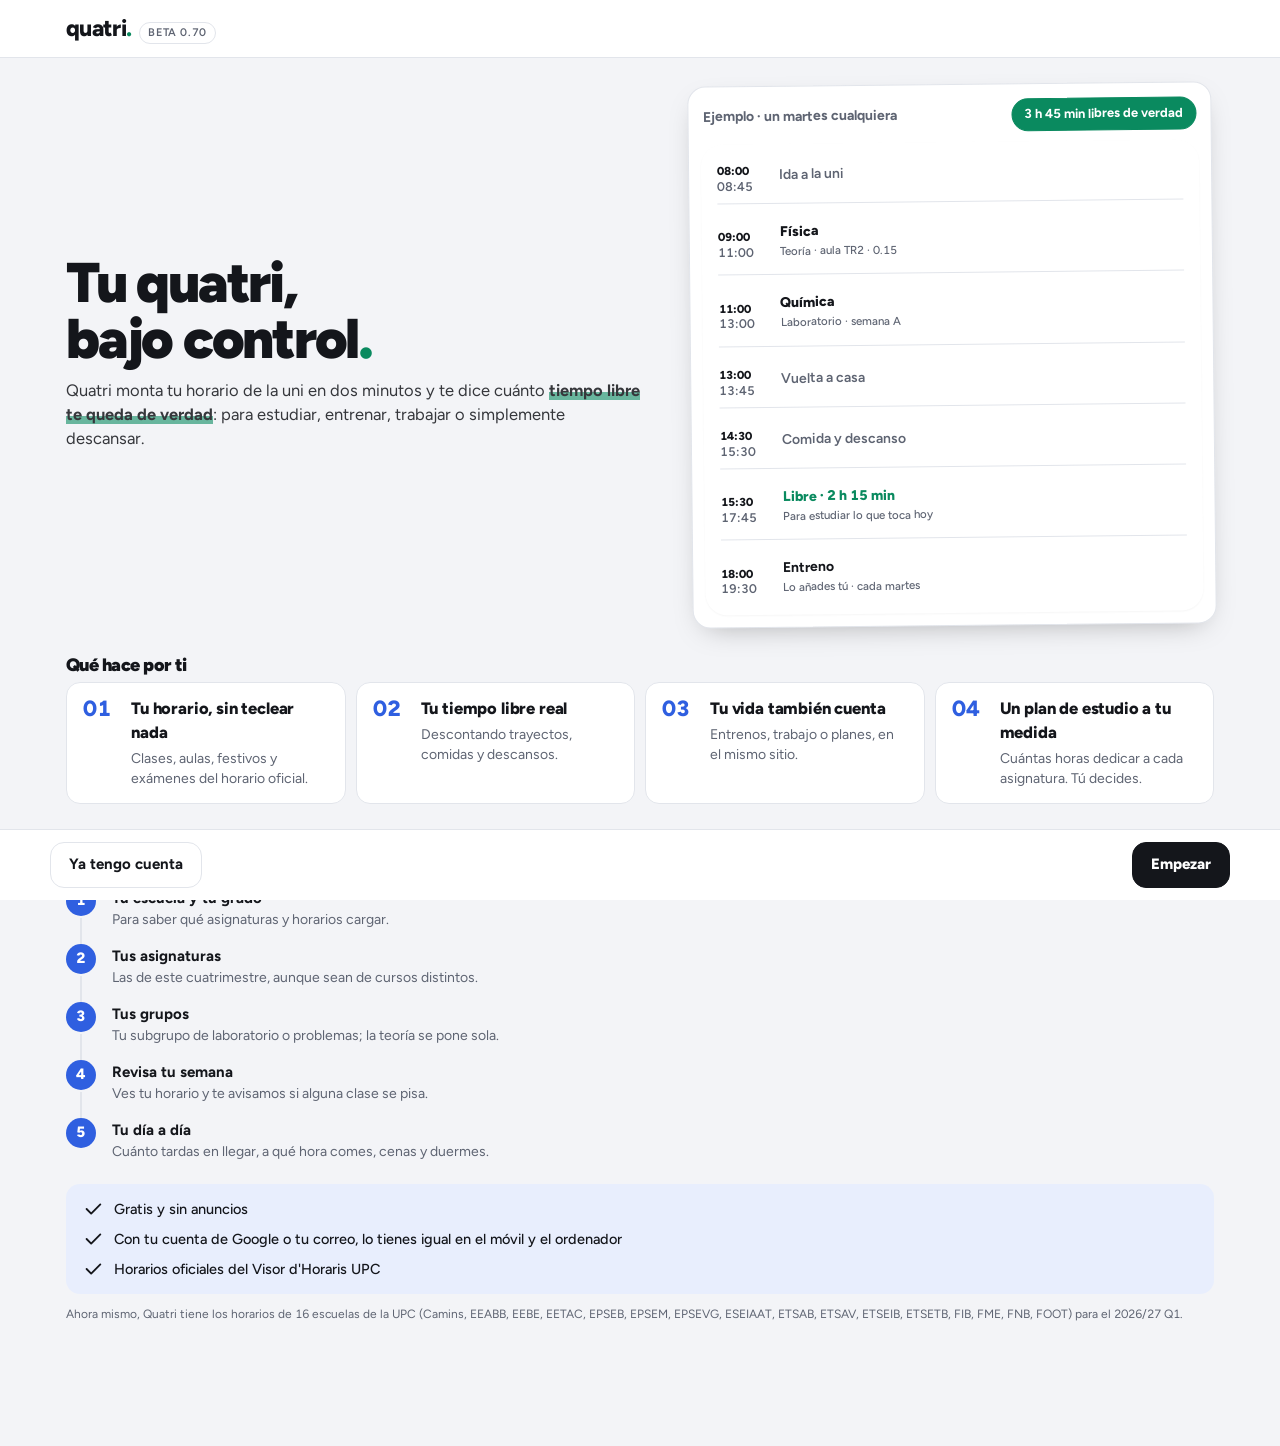
==== commit 1fed3ff8: "Add files via upload" ====
--- a/index.html
+++ b/index.html
@@ -27,7 +27,7 @@
 <body>
 <header class="top">
   <div class="top-in">
-    <div class="brand"><span>quatri<span class="dot">.</span></span><span class="beta">beta 0.69</span></div>
+    <div class="brand"><span>quatri<span class="dot">.</span></span><span class="beta">beta 0.70</span></div>
     <div class="steps" id="steps" aria-label="Progreso"></div>
     <button class="gear" id="gear" aria-label="Ajustes" hidden><svg viewBox="0 0 24 24" width="22" height="22" fill="none" stroke="currentColor" stroke-width="1.8" stroke-linecap="round" stroke-linejoin="round" aria-hidden="true"><path d="M10.325 4.317c.426 -1.756 2.924 -1.756 3.35 0a1.724 1.724 0 0 0 2.573 1.066c1.543 -.94 3.31 .826 2.37 2.37a1.724 1.724 0 0 0 1.065 2.572c1.756 .426 1.756 2.924 0 3.35a1.724 1.724 0 0 0 -1.066 2.573c.94 1.543 -.826 3.31 -2.37 2.37a1.724 1.724 0 0 0 -2.572 1.065c-.426 1.756 -2.924 1.756 -3.35 0a1.724 1.724 0 0 0 -2.573 -1.066c-1.543 .94 -3.31 -.826 -2.37 -2.37a1.724 1.724 0 0 0 -1.065 -2.572c-1.756 -.426 -1.756 -2.924 0 -3.35a1.724 1.724 0 0 0 1.066 -2.573c-.94 -1.543 .826 -3.31 2.37 -2.37c1 .608 2.296 .07 2.572 -1.065z"/><circle cx="12" cy="12" r="3"/></svg></button>
   </div>
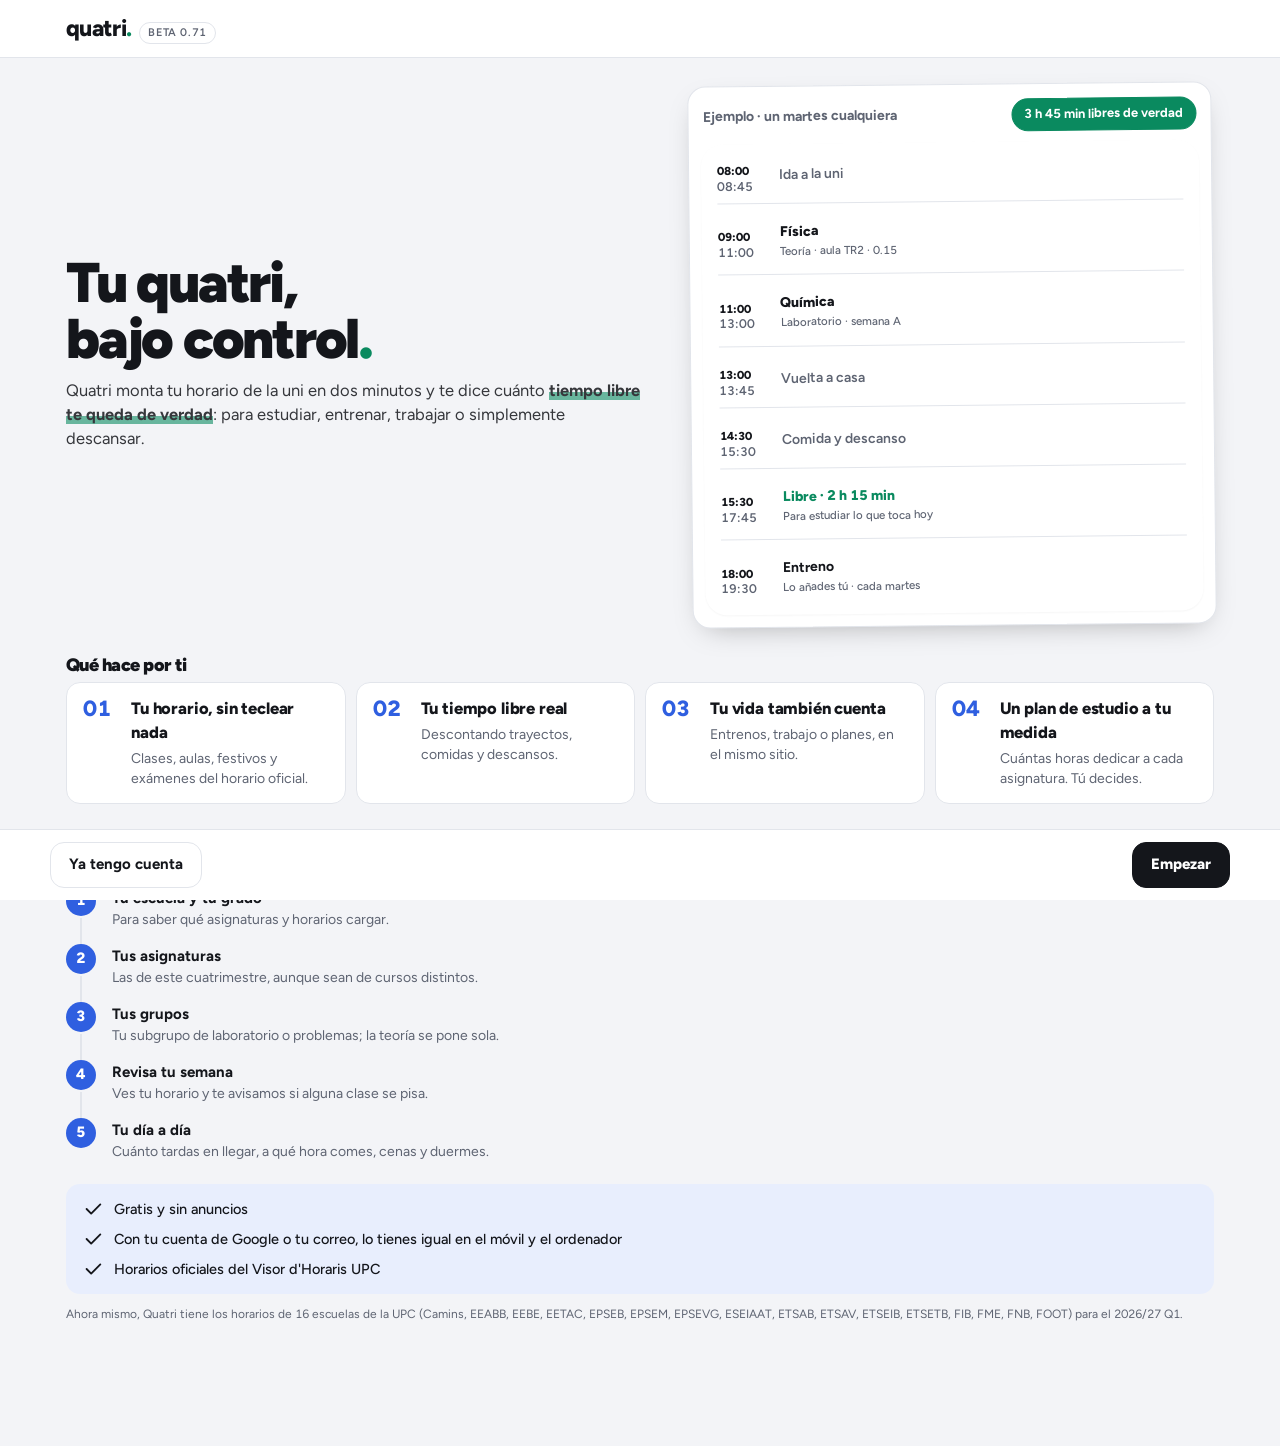
==== commit 92e431b6: "Add files via upload" ====
--- a/index.html
+++ b/index.html
@@ -27,7 +27,7 @@
 <body>
 <header class="top">
   <div class="top-in">
-    <div class="brand"><span>quatri<span class="dot">.</span></span><span class="beta">beta 0.70</span></div>
+    <div class="brand"><span>quatri<span class="dot">.</span></span><span class="beta">beta 0.71</span></div>
     <div class="steps" id="steps" aria-label="Progreso"></div>
     <button class="gear" id="gear" aria-label="Ajustes" hidden><svg viewBox="0 0 24 24" width="22" height="22" fill="none" stroke="currentColor" stroke-width="1.8" stroke-linecap="round" stroke-linejoin="round" aria-hidden="true"><path d="M10.325 4.317c.426 -1.756 2.924 -1.756 3.35 0a1.724 1.724 0 0 0 2.573 1.066c1.543 -.94 3.31 .826 2.37 2.37a1.724 1.724 0 0 0 1.065 2.572c1.756 .426 1.756 2.924 0 3.35a1.724 1.724 0 0 0 -1.066 2.573c.94 1.543 -.826 3.31 -2.37 2.37a1.724 1.724 0 0 0 -2.572 1.065c-.426 1.756 -2.924 1.756 -3.35 0a1.724 1.724 0 0 0 -2.573 -1.066c-1.543 .94 -3.31 -.826 -2.37 -2.37a1.724 1.724 0 0 0 -1.065 -2.572c-1.756 -.426 -1.756 -2.924 0 -3.35a1.724 1.724 0 0 0 1.066 -2.573c-.94 -1.543 .826 -3.31 2.37 -2.37c1 .608 2.296 .07 2.572 -1.065z"/><circle cx="12" cy="12" r="3"/></svg></button>
   </div>
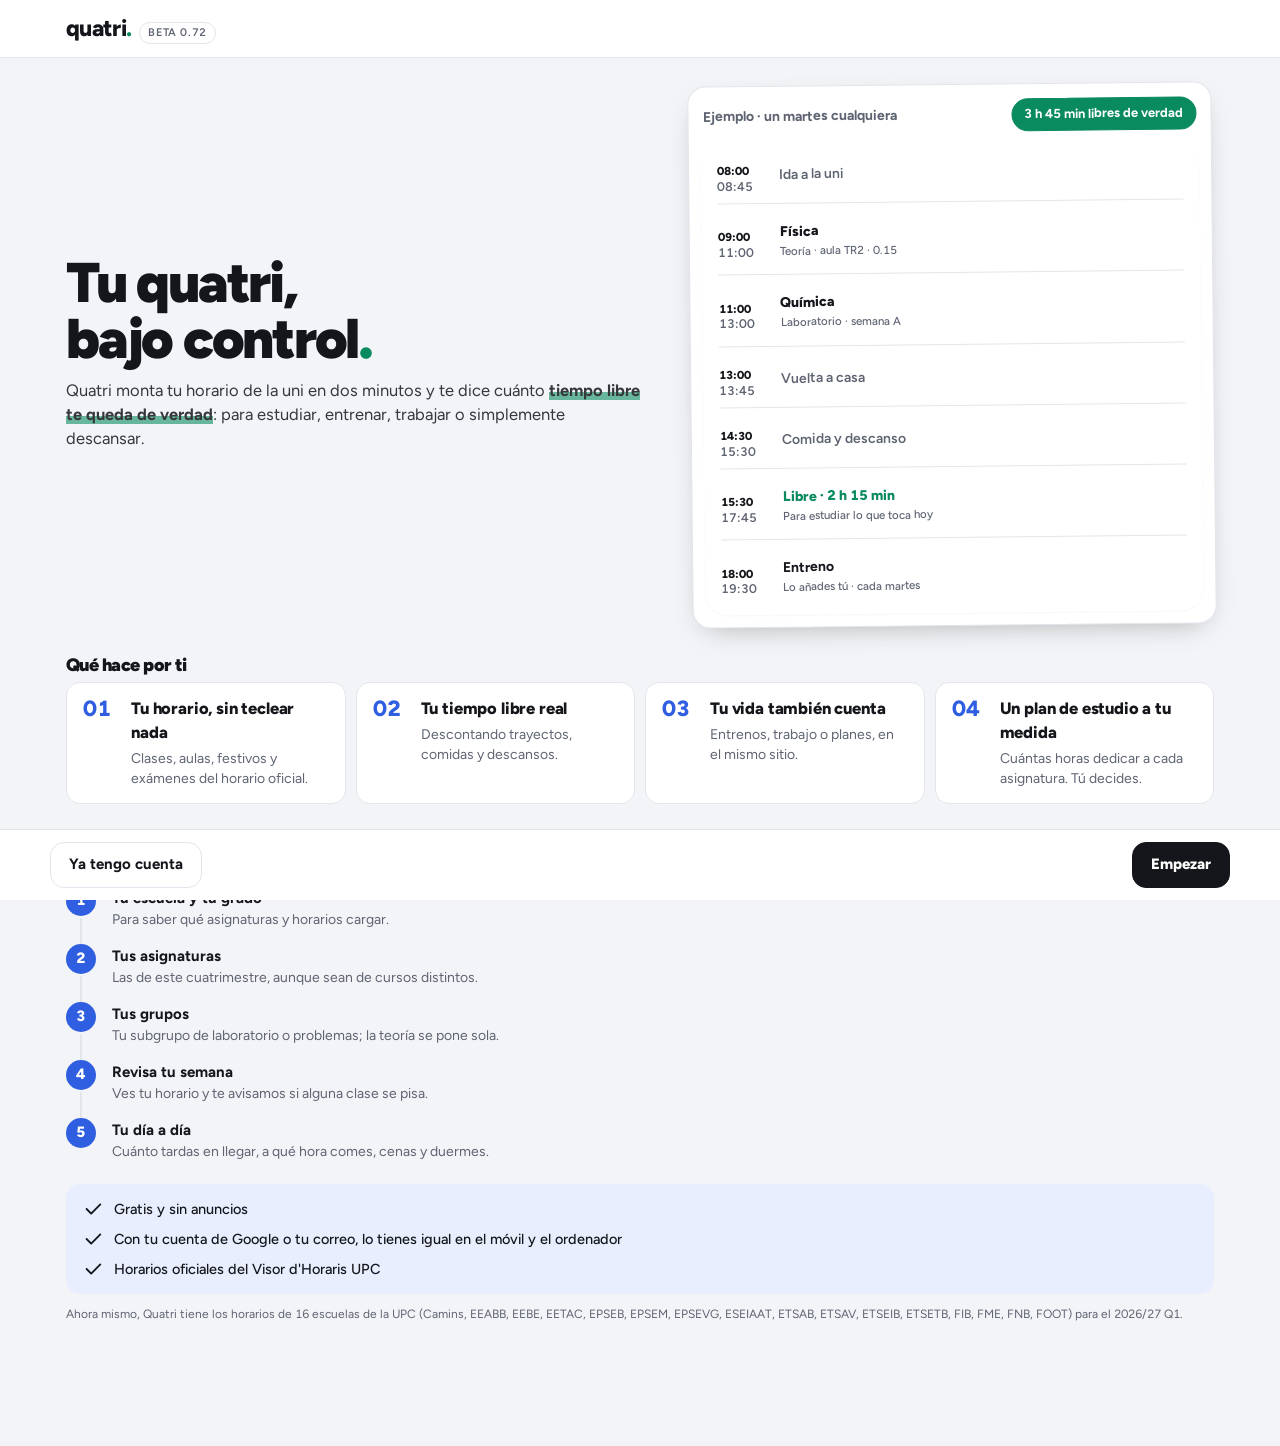
==== commit 4e54bec3: "Add files via upload" ====
--- a/index.html
+++ b/index.html
@@ -27,7 +27,7 @@
 <body>
 <header class="top">
   <div class="top-in">
-    <div class="brand"><span>quatri<span class="dot">.</span></span><span class="beta">beta 0.71</span></div>
+    <div class="brand"><span>quatri<span class="dot">.</span></span><span class="beta">beta 0.72</span></div>
     <div class="steps" id="steps" aria-label="Progreso"></div>
     <button class="gear" id="gear" aria-label="Ajustes" hidden><svg viewBox="0 0 24 24" width="22" height="22" fill="none" stroke="currentColor" stroke-width="1.8" stroke-linecap="round" stroke-linejoin="round" aria-hidden="true"><path d="M10.325 4.317c.426 -1.756 2.924 -1.756 3.35 0a1.724 1.724 0 0 0 2.573 1.066c1.543 -.94 3.31 .826 2.37 2.37a1.724 1.724 0 0 0 1.065 2.572c1.756 .426 1.756 2.924 0 3.35a1.724 1.724 0 0 0 -1.066 2.573c.94 1.543 -.826 3.31 -2.37 2.37a1.724 1.724 0 0 0 -2.572 1.065c-.426 1.756 -2.924 1.756 -3.35 0a1.724 1.724 0 0 0 -2.573 -1.066c-1.543 .94 -3.31 -.826 -2.37 -2.37a1.724 1.724 0 0 0 -1.065 -2.572c-1.756 -.426 -1.756 -2.924 0 -3.35a1.724 1.724 0 0 0 1.066 -2.573c-.94 -1.543 .826 -3.31 2.37 -2.37c1 .608 2.296 .07 2.572 -1.065z"/><circle cx="12" cy="12" r="3"/></svg></button>
   </div>
--- a/styles.css
+++ b/styles.css
@@ -239,6 +239,7 @@
 .feed{position:fixed;inset:0;z-index:40;background:#000;color:#fff;--gx:max(22px,calc((100vw - 680px) / 2))}
 .fd-top{position:absolute;top:0;left:0;right:0;z-index:2;display:flex;justify-content:space-between;align-items:center;padding:calc(14px + env(safe-area-inset-top,0px)) calc(var(--gx) - 6px) 0;font-size:14px;font-weight:700;pointer-events:none}
 .fd-top span{background:rgb(0 0 0/.22);padding:7px 12px;border-radius:99px}
+.fd-clock{font-weight:900;font-variant-numeric:tabular-nums;letter-spacing:-.01em}
 .fd-x{pointer-events:auto;width:42px;height:42px;border-radius:50%;border:0;background:rgb(0 0 0/.22);color:#fff;display:grid;place-items:center}
 .fd-prog{position:absolute;left:calc(var(--gx) - 6px);right:calc(var(--gx) - 6px);top:calc(66px + env(safe-area-inset-top,0px));z-index:2;display:flex;gap:3px;pointer-events:none}
 .fd-prog i{flex:1;height:4px;border-radius:2px;background:rgb(255 255 255/.35);transition:background .2s}
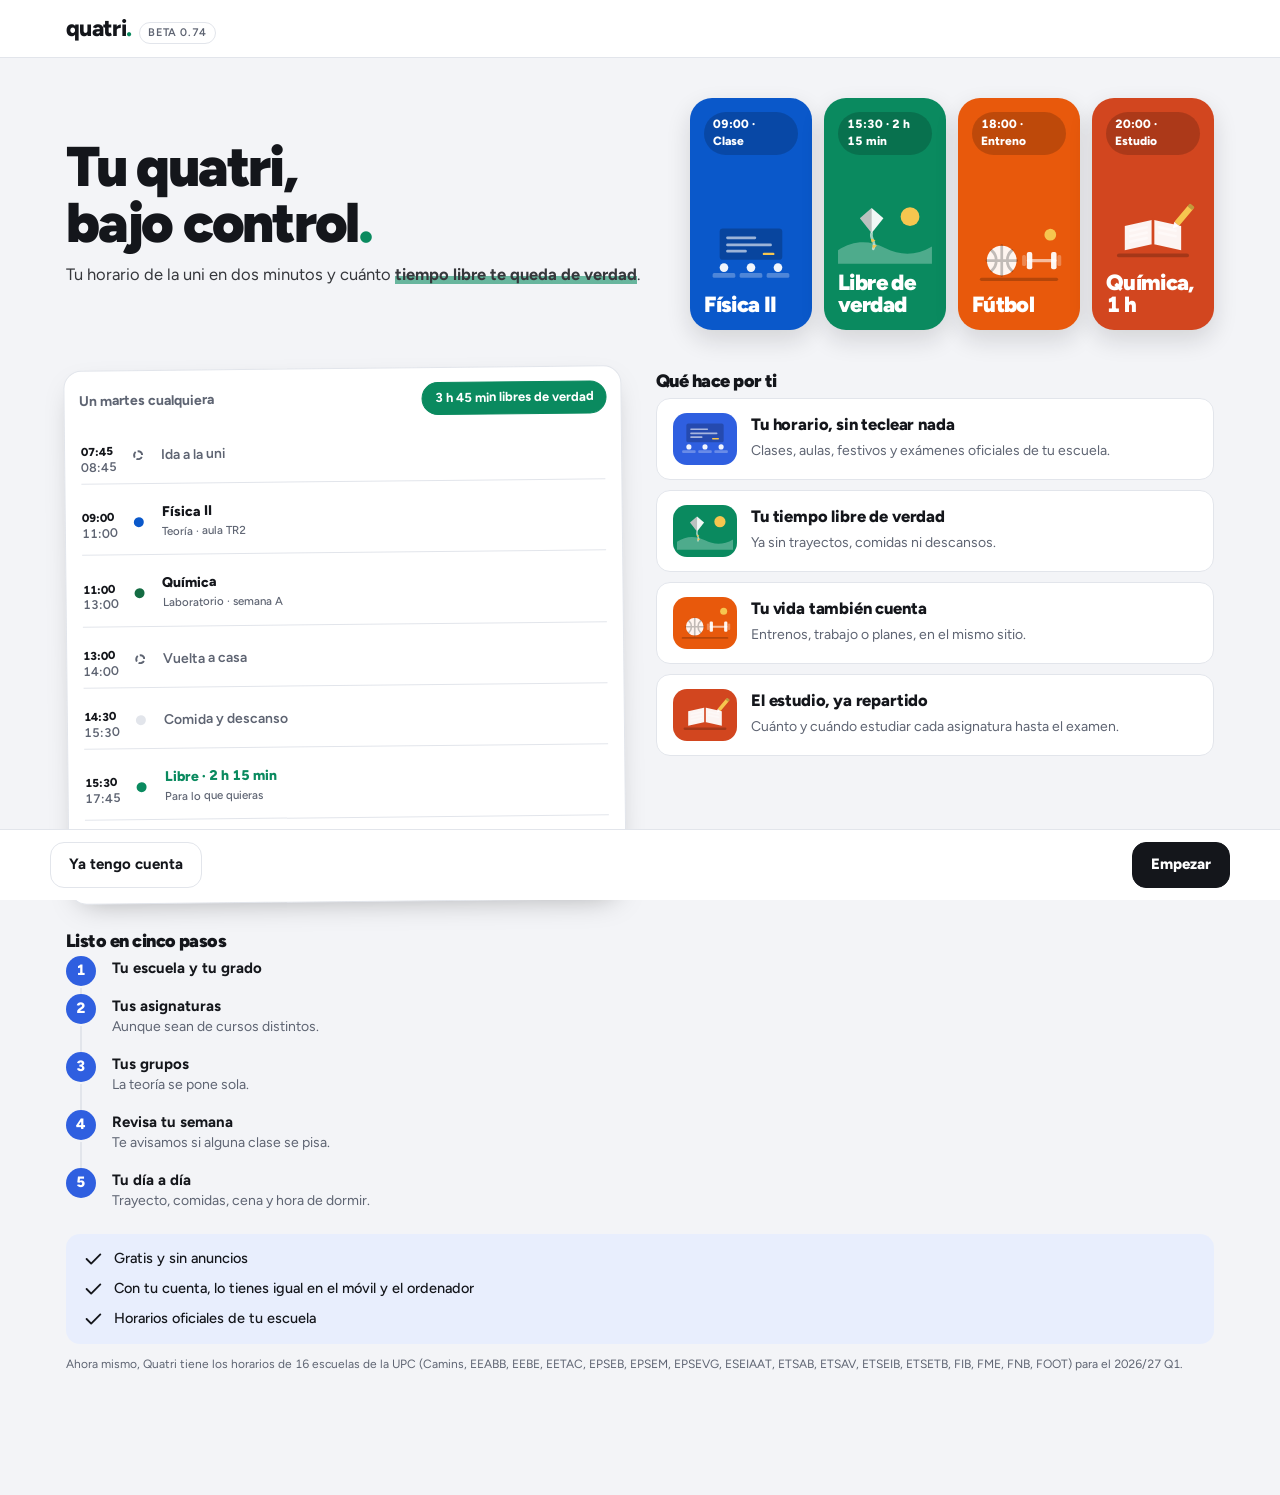
==== commit 4c1a6e83: "Add files via upload" ====
--- a/index.html
+++ b/index.html
@@ -4,7 +4,19 @@
 <meta charset="utf-8">
 <meta name="viewport" content="width=device-width,initial-scale=1,viewport-fit=cover">
 <title>Quatri</title>
-<meta name="description" content="Tu quatri organizado: horario, tiempo libre real y plan de estudio.">
+<meta name="description" content="Tu horario de la UPC en dos minutos, tu tiempo libre de verdad y un plan de estudio hasta cada examen. Gratis y sin anuncios.">
+<!-- vista previa al compartir el enlace (WhatsApp, Instagram, Telegram...) -->
+<meta property="og:type" content="website">
+<meta property="og:site_name" content="Quatri">
+<meta property="og:locale" content="es_ES">
+<meta property="og:title" content="Quatri · tu horario de la UPC y tu tiempo libre de verdad">
+<meta property="og:description" content="Monta tu horario en dos minutos, ve cuánto tiempo libre te queda de verdad y organiza el estudio hasta cada examen. Gratis y sin anuncios.">
+<meta property="og:url" content="https://gtgianno8.github.io/quatri-app/">
+<meta property="og:image" content="https://gtgianno8.github.io/quatri-app/og.png">
+<meta property="og:image:width" content="1200">
+<meta property="og:image:height" content="630">
+<meta property="og:image:alt" content="Quatri: tarjetas de una clase, un rato libre y un entreno">
+<meta name="twitter:card" content="summary_large_image">
 <meta name="theme-color" content="#F3F4F7" media="(prefers-color-scheme: light)">
 <meta name="theme-color" content="#0E1014" media="(prefers-color-scheme: dark)">
 <link rel="manifest" href="manifest.webmanifest">
@@ -27,7 +39,7 @@
 <body>
 <header class="top">
   <div class="top-in">
-    <div class="brand"><span>quatri<span class="dot">.</span></span><span class="beta">beta 0.72</span></div>
+    <div class="brand"><span>quatri<span class="dot">.</span></span><span class="beta">beta 0.74</span></div>
     <div class="steps" id="steps" aria-label="Progreso"></div>
     <button class="gear" id="gear" aria-label="Ajustes" hidden><svg viewBox="0 0 24 24" width="22" height="22" fill="none" stroke="currentColor" stroke-width="1.8" stroke-linecap="round" stroke-linejoin="round" aria-hidden="true"><path d="M10.325 4.317c.426 -1.756 2.924 -1.756 3.35 0a1.724 1.724 0 0 0 2.573 1.066c1.543 -.94 3.31 .826 2.37 2.37a1.724 1.724 0 0 0 1.065 2.572c1.756 .426 1.756 2.924 0 3.35a1.724 1.724 0 0 0 -1.066 2.573c.94 1.543 -.826 3.31 -2.37 2.37a1.724 1.724 0 0 0 -2.572 1.065c-.426 1.756 -2.924 1.756 -3.35 0a1.724 1.724 0 0 0 -2.573 -1.066c-1.543 .94 -3.31 -.826 -2.37 -2.37a1.724 1.724 0 0 0 -1.065 -2.572c-1.756 -.426 -1.756 -2.924 0 -3.35a1.724 1.724 0 0 0 1.066 -2.573c-.94 -1.543 .826 -3.31 2.37 -2.37c1 .608 2.296 .07 2.572 -1.065z"/><circle cx="12" cy="12" r="3"/></svg></button>
   </div>
--- a/styles.css
+++ b/styles.css
@@ -117,8 +117,9 @@
 .gchips{display:flex;flex-wrap:wrap;gap:8px}
 .gchip{min-width:54px;height:44px;padding:0 12px;border-radius:10px;border:1px solid var(--line);background:var(--surface);font-family:var(--mono);font-weight:500}
 .gchip[aria-pressed="true"]{background:var(--accent);color:var(--accent-fg);border-color:var(--accent)}
-.gsubj{display:grid;grid-template-columns:10px 1fr;gap:12px;align-items:start}
-.gsubj .bar{width:6px;border-radius:3px;background:var(--c);align-self:stretch}
+.gsubj{display:grid;grid-template-columns:12px 1fr;gap:12px;align-items:start}
+/* punto del color de la asignatura (como en la lista del día), no una franja */
+.gsubj .bar{width:12px;height:12px;border-radius:50%;background:var(--c);margin-top:5px}
 .gsubj select{width:100%;height:44px;border:1px solid var(--line);border-radius:10px;background:var(--surface);padding:0 10px;margin-top:6px}
 .gsubj .sum{font-size:12.5px;color:var(--muted);margin-top:6px;font-family:var(--mono)}
 .need{color:var(--warn);font-size:13px;margin-top:4px}
@@ -602,6 +603,40 @@
 .demo .it .n{padding:7px 10px}
 .demo .it .n b{font-size:14px}
 .demo .it .n small{font-size:11.5px}
+/* bienvenida: tarjetas como las del "Mi día", que se deslizan de lado */
+.wreel{display:flex;gap:12px;overflow-x:auto;scroll-snap-type:x mandatory;margin:16px -16px 6px;padding:4px 16px 14px;scrollbar-width:none}
+.wreel::-webkit-scrollbar{display:none}
+.wcard{flex:0 0 172px;height:232px;scroll-snap-align:start;border-radius:22px;background:var(--k);color:#fff;padding:14px;display:flex;flex-direction:column;box-shadow:0 10px 24px rgb(20 22 27/.14)}
+.wcard small{align-self:flex-start;background:rgb(0 0 0/.18);padding:4px 9px;border-radius:99px;font-size:12px;font-weight:800}
+.wcard .ill{width:100%;height:auto;margin:auto 0 8px}
+.wcard b{font-family:var(--display);font-size:22px;font-weight:900;letter-spacing:-.03em;line-height:1}
+@media (min-width:900px){.wreel{margin:16px 0 6px;padding:4px 0 14px;overflow:visible}.wcard{flex:1 1 0}
+  .welcome-mid{display:grid;grid-template-columns:1fr 1fr;gap:32px;align-items:start}
+  .welcome-mid .feats{grid-template-columns:1fr}
+  .welcome-mid .sec:first-child{margin-top:6px}}
+/* "Ya tienes tu quatri": la cifra de tiempo libre en grande, como una tarjeta del "Mi día" */
+.listo-big{display:flex;align-items:center;gap:16px;background:var(--k);color:#fff;border-radius:24px;padding:16px 20px;margin:4px 0 12px}
+.listo-big .ill{flex:none;width:120px;height:80px}
+.listo-big b{display:block;font-family:var(--display);font-size:44px;font-weight:900;letter-spacing:-.04em;line-height:1}
+.listo-big span{display:block;font-weight:700;opacity:.9;margin-top:4px}
+.tour{list-style:none;margin:0;padding:4px 16px;background:var(--surface);border-radius:22px}
+.tour li{display:flex;gap:14px;align-items:center;padding:12px 0;border-bottom:1px solid var(--line)}
+.tour li:last-child{border-bottom:0}
+.tour .ti{flex:none;width:40px;height:40px;border-radius:12px;background:var(--accent-soft);color:var(--accent);display:grid;place-items:center}
+.tour .ti .ico{width:20px;height:20px}
+.tour b{display:block;font-weight:800}
+.tour div span{display:block;color:var(--muted);font-size:14px}
+.premio{display:flex;gap:14px;align-items:center;background:color-mix(in srgb,var(--k) 12%,var(--surface));border-radius:20px;padding:12px 14px;margin:0 0 12px}
+.premio .fi{flex:none;width:76px;height:60px;border-radius:14px;background:var(--k);display:grid;place-items:center;padding:4px}
+.premio .fi .ill{width:100%;height:100%}
+.premio b{display:block;font-family:var(--display);font-size:17px;font-weight:800;letter-spacing:-.01em}
+.premio div span{display:block;color:var(--muted);font-size:14px;margin-top:2px}
+.feat .fi{flex:none;width:64px;height:52px;border-radius:14px;background:var(--k);display:grid;place-items:center;padding:4px}
+.feat .fi .ill{width:100%;height:100%}
+.demo .timeline{padding:0 4px;background:none;box-shadow:none}
+.demo .it{grid-template-columns:44px 10px minmax(0,1fr);cursor:default}
+.demo .it .dot{width:10px;height:10px}
+.demo .it .du{display:none}
 .feats{display:grid;gap:10px;grid-template-columns:repeat(auto-fit,minmax(260px,1fr))}
 .feat{display:flex;gap:14px;align-items:flex-start;background:var(--surface);border:1px solid var(--line);border-radius:var(--r);padding:14px 16px}
 .feat b{font-family:var(--display);font-weight:800;font-size:16.5px;letter-spacing:-.01em;display:block}
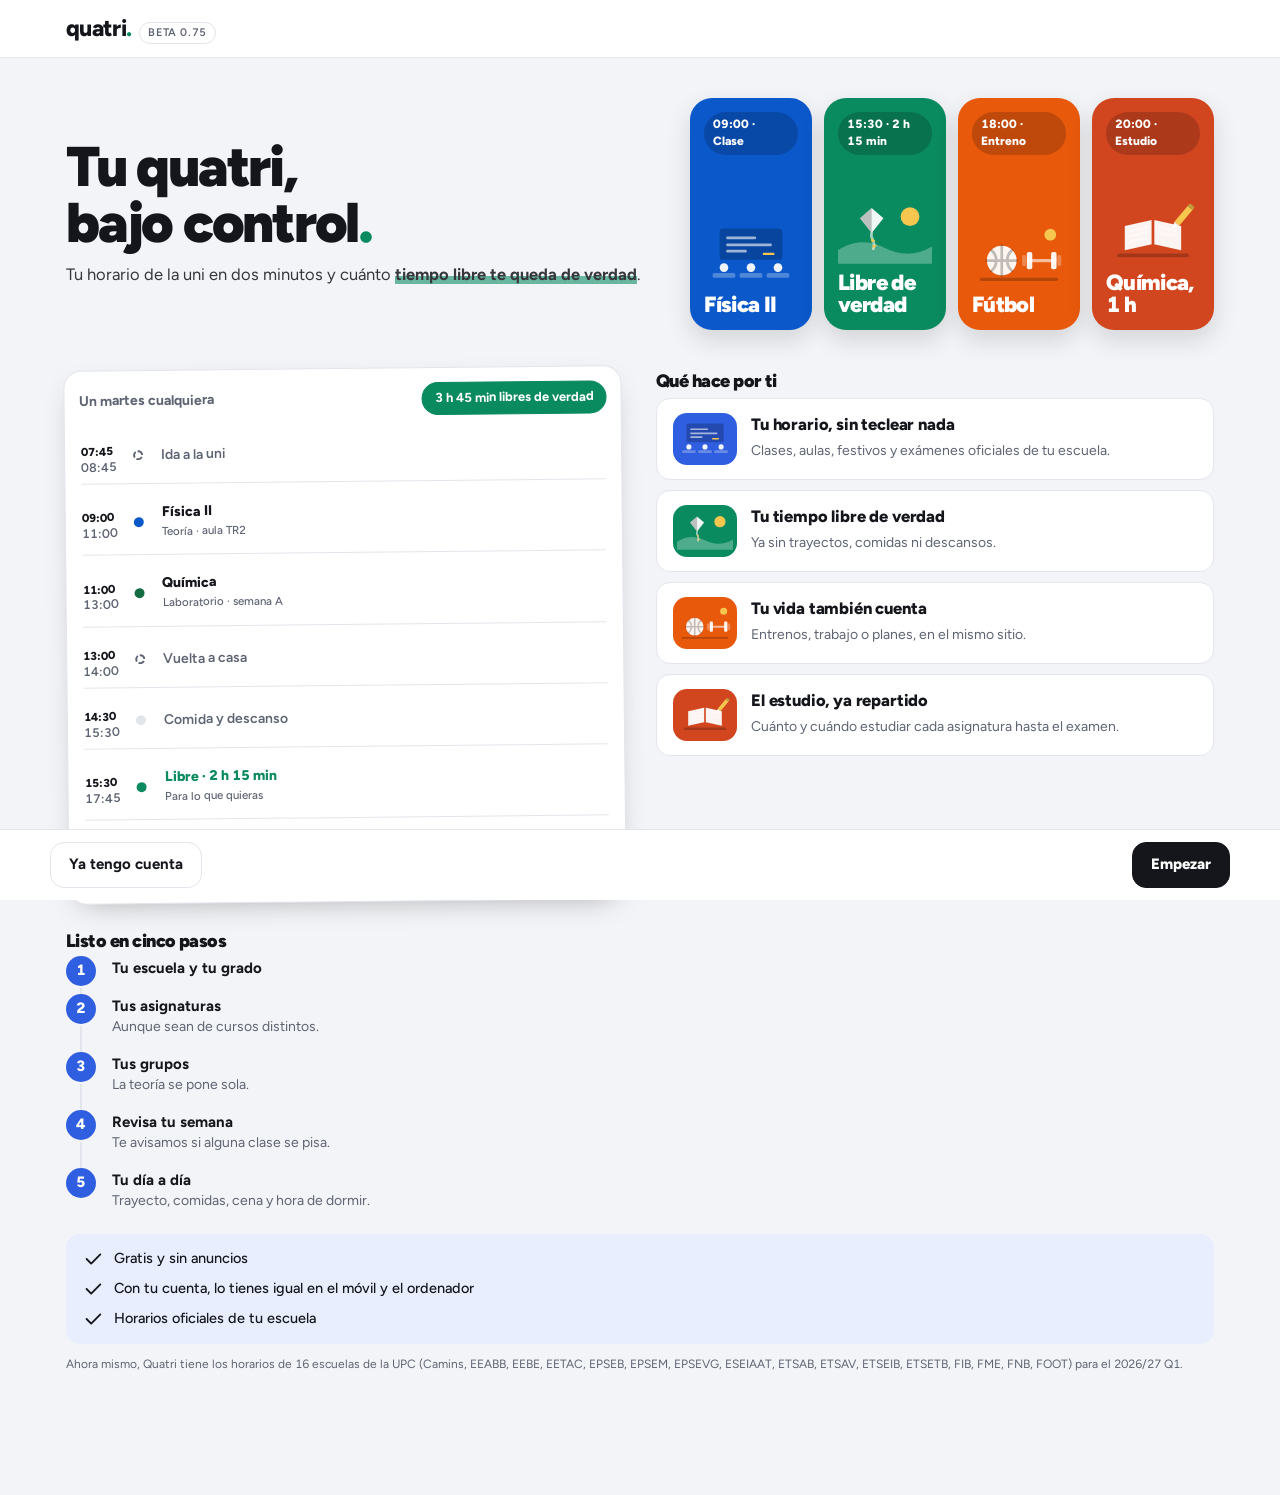
==== commit 9394ff2c: "Add files via upload" ====
--- a/index.html
+++ b/index.html
@@ -39,7 +39,7 @@
 <body>
 <header class="top">
   <div class="top-in">
-    <div class="brand"><span>quatri<span class="dot">.</span></span><span class="beta">beta 0.74</span></div>
+    <div class="brand"><span>quatri<span class="dot">.</span></span><span class="beta">beta 0.75</span></div>
     <div class="steps" id="steps" aria-label="Progreso"></div>
     <button class="gear" id="gear" aria-label="Ajustes" hidden><svg viewBox="0 0 24 24" width="22" height="22" fill="none" stroke="currentColor" stroke-width="1.8" stroke-linecap="round" stroke-linejoin="round" aria-hidden="true"><path d="M10.325 4.317c.426 -1.756 2.924 -1.756 3.35 0a1.724 1.724 0 0 0 2.573 1.066c1.543 -.94 3.31 .826 2.37 2.37a1.724 1.724 0 0 0 1.065 2.572c1.756 .426 1.756 2.924 0 3.35a1.724 1.724 0 0 0 -1.066 2.573c.94 1.543 -.826 3.31 -2.37 2.37a1.724 1.724 0 0 0 -2.572 1.065c-.426 1.756 -2.924 1.756 -3.35 0a1.724 1.724 0 0 0 -2.573 -1.066c-1.543 .94 -3.31 -.826 -2.37 -2.37a1.724 1.724 0 0 0 -1.065 -2.572c-1.756 -.426 -1.756 -2.924 0 -3.35a1.724 1.724 0 0 0 1.066 -2.573c-.94 -1.543 .826 -3.31 2.37 -2.37c1 .608 2.296 .07 2.572 -1.065z"/><circle cx="12" cy="12" r="3"/></svg></button>
   </div>
--- a/styles.css
+++ b/styles.css
@@ -443,6 +443,8 @@
 .eday.hoy{color:var(--fg)}
 .erow{display:flex;align-items:center;gap:10px}
 .eck{width:30px;height:30px;border-radius:50%;border:2px solid var(--line);background:transparent;flex:none;display:grid;place-items:center;font-weight:800;font-size:15px;color:var(--fg)}
+.eck{position:relative}
+.eck::before{content:"";position:absolute;inset:-8px} /* zona táctil de 46 px aunque el círculo mida 30 */
 .eck:hover{border-color:var(--c)}
 .eck.on{background:var(--c);border-color:var(--c);color:#fff}
 .emain,.asrow{flex:1;min-width:0;display:flex;align-items:center;gap:10px;padding:13px 14px;border-radius:14px;border:1px solid var(--line);background:var(--surface);color:var(--fg);text-align:left;font-size:16px}
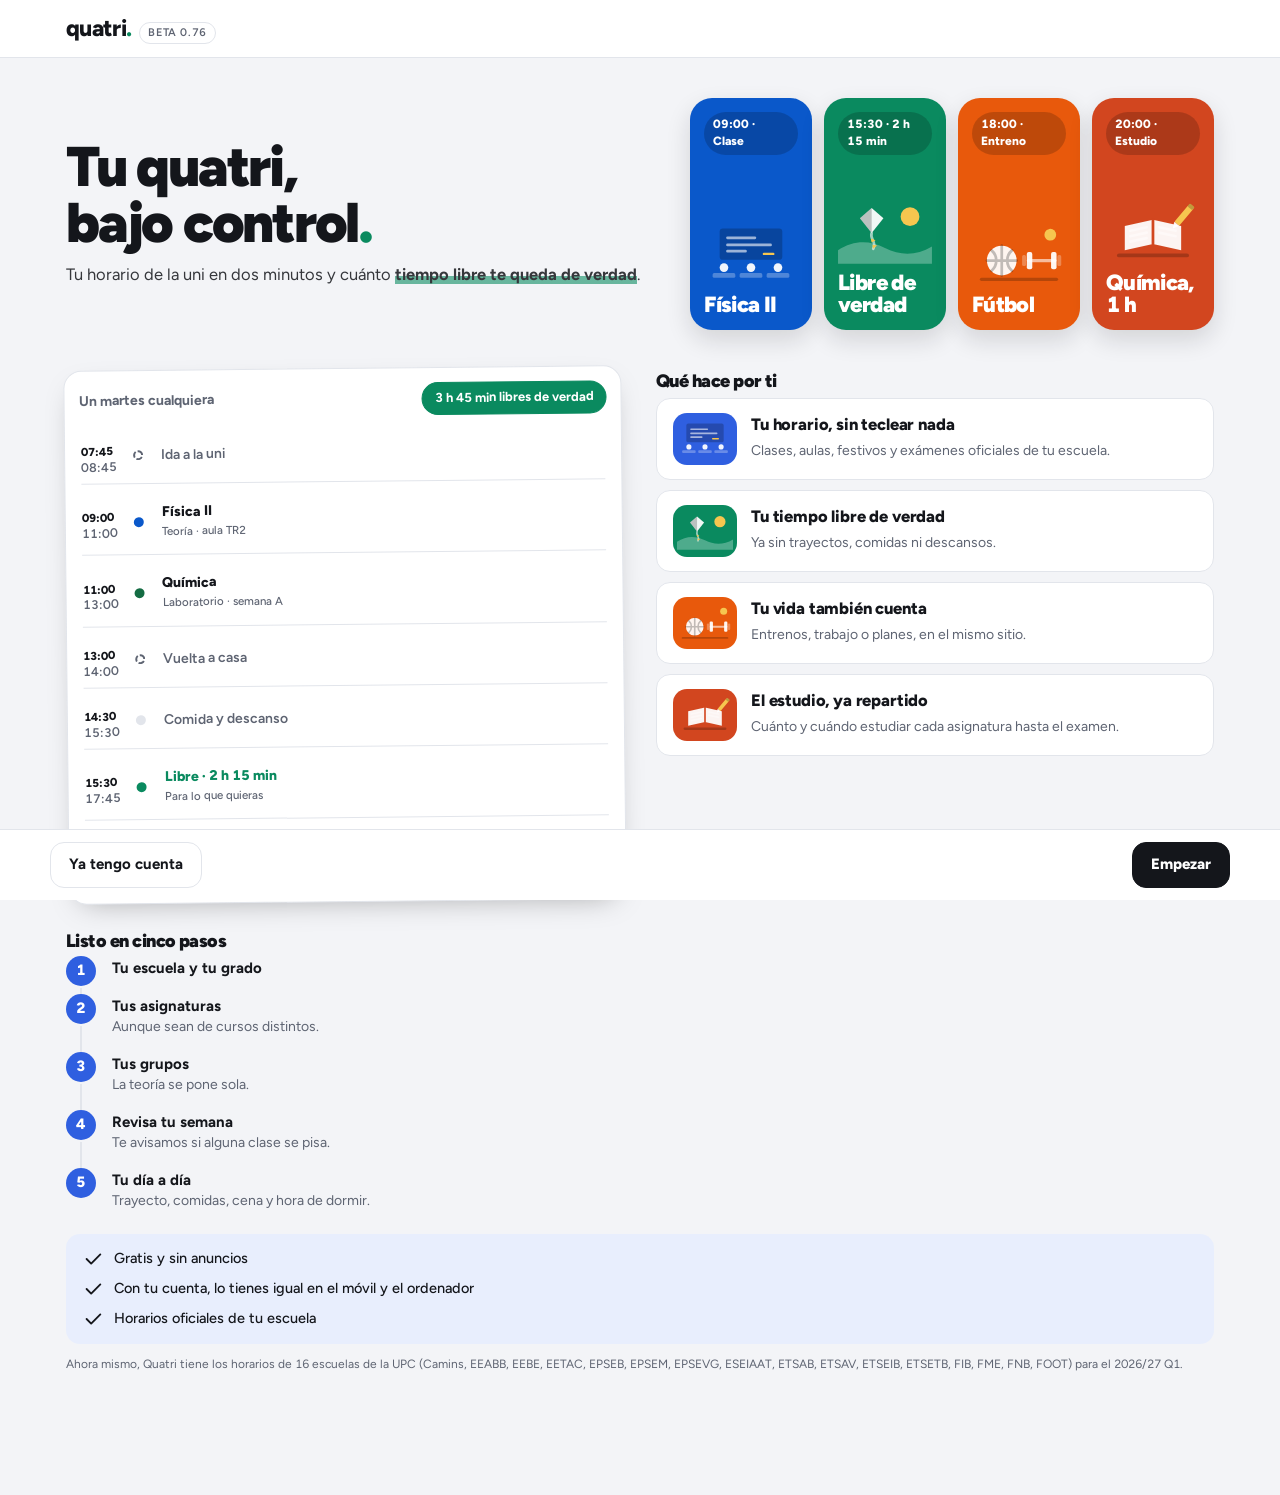
==== commit ecfab65e: "Add files via upload" ====
--- a/index.html
+++ b/index.html
@@ -39,7 +39,7 @@
 <body>
 <header class="top">
   <div class="top-in">
-    <div class="brand"><span>quatri<span class="dot">.</span></span><span class="beta">beta 0.75</span></div>
+    <div class="brand"><span>quatri<span class="dot">.</span></span><span class="beta">beta 0.76</span></div>
     <div class="steps" id="steps" aria-label="Progreso"></div>
     <button class="gear" id="gear" aria-label="Ajustes" hidden><svg viewBox="0 0 24 24" width="22" height="22" fill="none" stroke="currentColor" stroke-width="1.8" stroke-linecap="round" stroke-linejoin="round" aria-hidden="true"><path d="M10.325 4.317c.426 -1.756 2.924 -1.756 3.35 0a1.724 1.724 0 0 0 2.573 1.066c1.543 -.94 3.31 .826 2.37 2.37a1.724 1.724 0 0 0 1.065 2.572c1.756 .426 1.756 2.924 0 3.35a1.724 1.724 0 0 0 -1.066 2.573c.94 1.543 -.826 3.31 -2.37 2.37a1.724 1.724 0 0 0 -2.572 1.065c-.426 1.756 -2.924 1.756 -3.35 0a1.724 1.724 0 0 0 -2.573 -1.066c-1.543 .94 -3.31 -.826 -2.37 -2.37a1.724 1.724 0 0 0 -1.065 -2.572c-1.756 -.426 -1.756 -2.924 0 -3.35a1.724 1.724 0 0 0 1.066 -2.573c-.94 -1.543 .826 -3.31 2.37 -2.37c1 .608 2.296 .07 2.572 -1.065z"/><circle cx="12" cy="12" r="3"/></svg></button>
   </div>
--- a/styles.css
+++ b/styles.css
@@ -362,6 +362,17 @@
 .exrow small{display:block;color:var(--muted);font-size:12.5px}
 .exrow:not([data-exid]){cursor:default}
 .exrow.past{opacity:.5}
+/* notas de la asignatura */
+.nota-row{display:flex;align-items:center;gap:12px;padding:8px 8px 8px 12px;border-radius:12px;border:1px solid var(--line);background:var(--surface);border-left:4px solid var(--c)}
+.nota-row>span{flex:1;min-width:0}
+.nota-row b{display:block;font-weight:700;overflow-wrap:anywhere}
+.nota-row small{display:block;color:var(--muted);font-size:12.5px}
+.nota-in{width:64px;height:44px;flex:none;text-align:center;font-family:var(--mono);font-size:16px;border:1px solid var(--line);border-radius:10px;background:var(--surface-2);color:var(--fg)}
+.np-row{display:flex;align-items:center;gap:8px}
+.np-row input{height:44px;border:1px solid var(--line);border-radius:10px;background:var(--surface-2);padding:0 10px;color:var(--fg);font-size:16px}
+.np-row [data-pn]{flex:1;min-width:0}
+.np-p{display:flex;align-items:center;gap:4px;flex:none;color:var(--muted)}
+.np-p input{width:58px;text-align:center;font-family:var(--mono)}
 .finalmodo{margin-top:8px}
 .xtemas{display:flex;flex-direction:column;gap:6px;max-height:220px;overflow:auto;padding:8px 10px;border:1px solid var(--line);border-radius:10px}
 .xtemas .check{font-size:14px}
